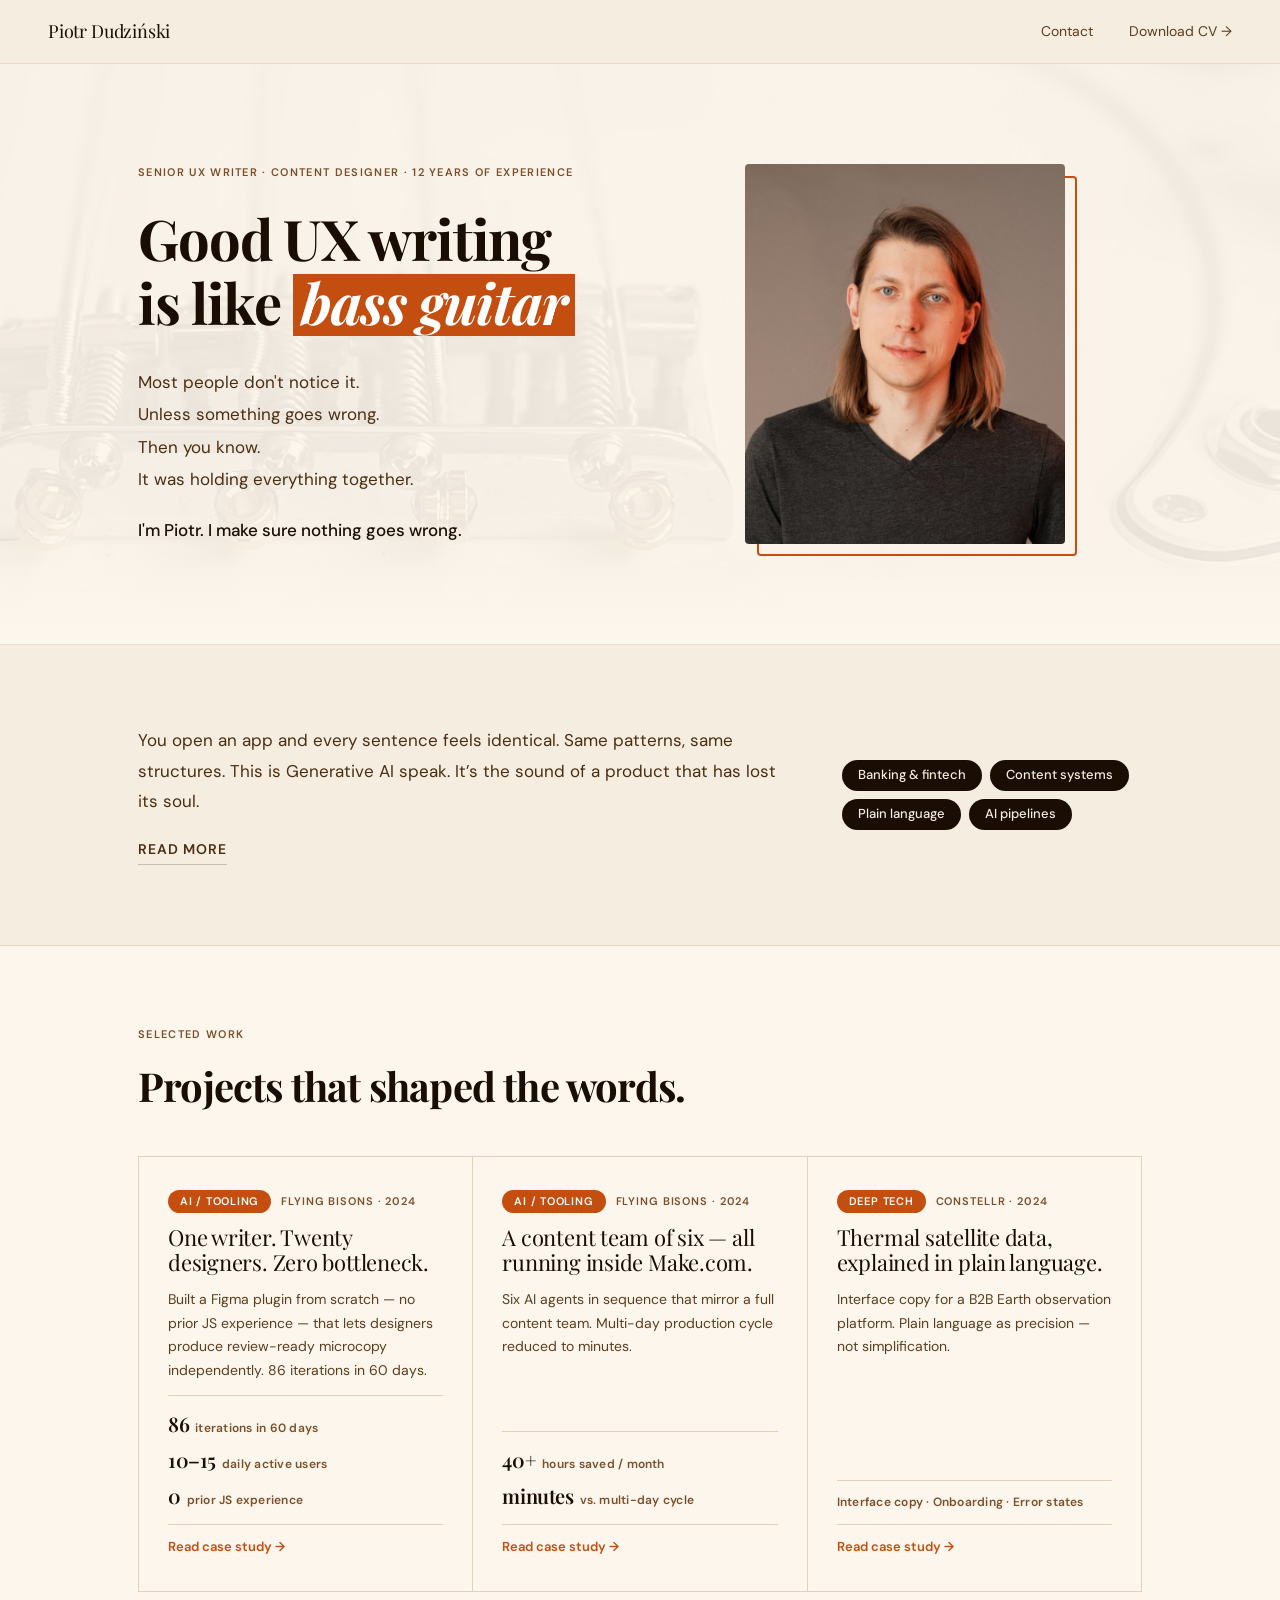
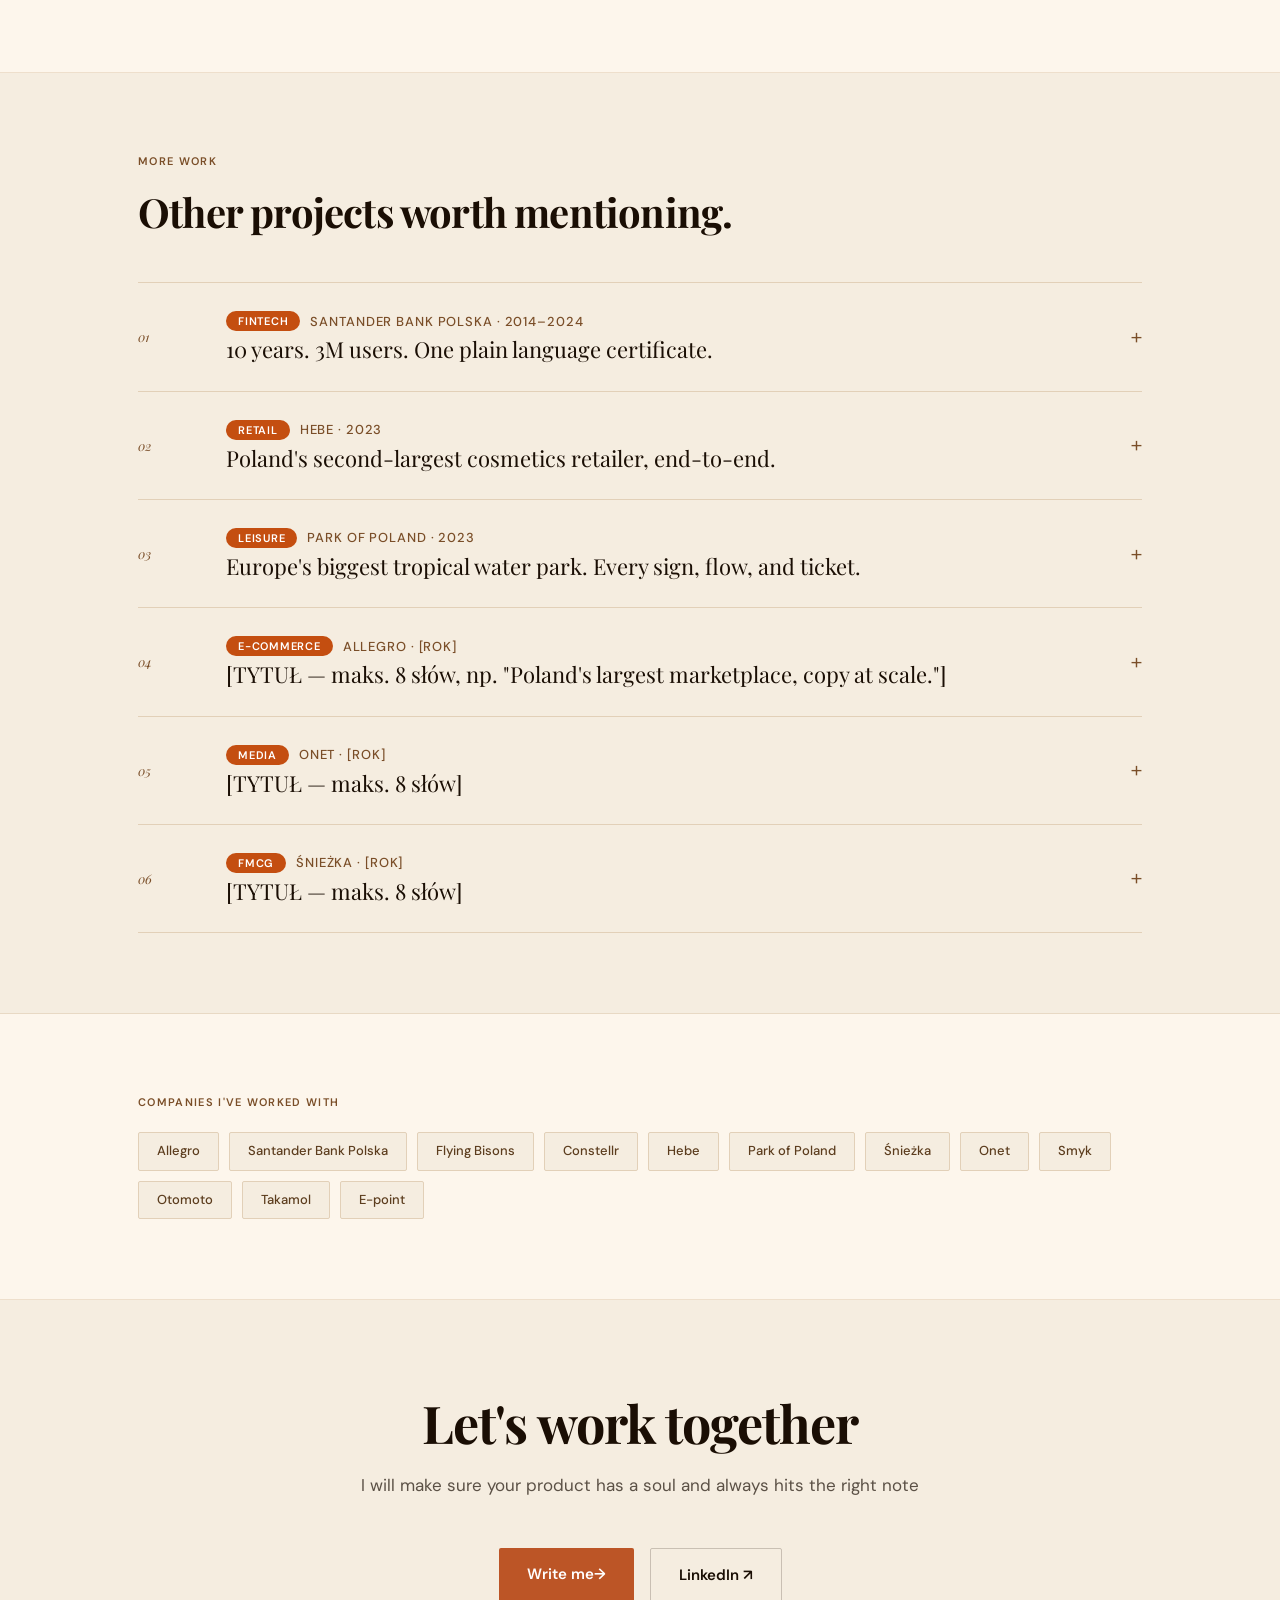
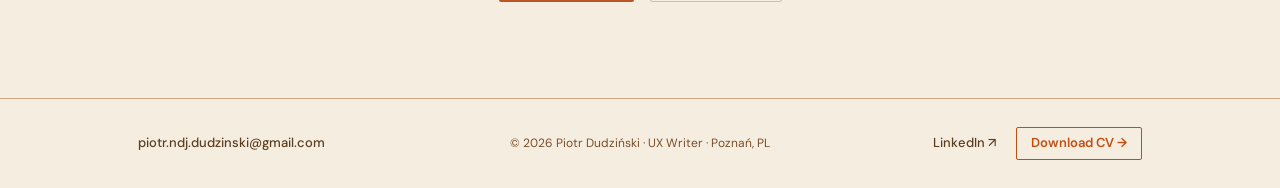
==== index.html @ 25fe27f9 "zmiana top paddingu dla mobile" ====
<!DOCTYPE html>
<html lang="en">
<head>
  <meta charset="UTF-8">
  <meta name="viewport" content="width=device-width, initial-scale=1.0">
  <meta name="description" content="Piotr Dudziński — Senior UX Writer &amp; Content Designer. 12 years of experience in digital products, banking, and AI-powered content systems.">
  <title>Piotr Dudziński — UX Writer</title>
  <link rel="preconnect" href="https://fonts.googleapis.com">
  <link rel="preconnect" href="https://fonts.gstatic.com" crossorigin>
  <link href="https://fonts.googleapis.com/css2?family=DM+Sans:opsz,wght@9..40,400;9..40,500;9..40,600&family=Playfair+Display:ital,wght@0,700;1,700&display=swap" rel="stylesheet">

  <!-- ZMIEŃ STATUS TUTAJ: available | soon | unavailable -->
  <script>var AVAILABILITY_STATUS = 'available';</script>

  <style>

    /* === TOKENS === */
    :root {
      --bg:           #fdf6ec;
      --bg-alt:       #f5ede0;
      --ink:          #1a0e04;
      --ink-mid:      #4a2e12;
      --ink-soft:     #5c3d1e;
      --ink-muted:    #7a4e28;
      --border:       #c9a882;
      --border-light: #e2d0b8;
      --accent:       #c44e10;
      --accent-hover: #a33c0a;
      --serif:        'Playfair Display', Georgia, serif;
      --sans:         'DM Sans', Helvetica, sans-serif;
    }

    /* === RESET === */
    *, *::before, *::after { box-sizing: border-box; margin: 0; padding: 0; }
    html { scroll-behavior: smooth; }
    body {
      background: var(--bg);
      color: var(--ink);
      font-family: var(--sans);
      font-size: 16px;
      line-height: 1.6;
      -webkit-font-smoothing: antialiased;
    }
    a { color: inherit; text-decoration: none; }
    img { display: block; max-width: 100%; }

    /* === NAV === */
    nav {
      position: sticky;
      top: 0;
      z-index: 100;
      background: var(--bg-alt);
      border-bottom: 1px solid rgba(201,168,130,0.3);
      display: flex;
      justify-content: space-between;
      align-items: center;
      padding: 0 48px;
      height: 64px;
    }
    .nav-logo {
      font-family: var(--serif);
      font-size: 18px;
      color: var(--ink);
      letter-spacing: -0.01em;
    }
    .nav-links {
      display: flex;
      gap: 36px;
      align-items: center;
    }
    .nav-links a {
      font-size: 14px;
      font-weight: 400;
      color: #5c3d1e;
      text-decoration: none;
      position: relative;
      transition: color 0.15s;
    }
    .nav-links a::after {
      content: '';
      position: absolute;
      bottom: -2px;
      left: 0;
      width: 0;
      height: 1.5px;
      background: #1a0e04;
      transition: width 0.2s ease;
    }
    .nav-links a:hover {
      color: #1a0e04;
      font-weight: 600;
    }
    .nav-links a:hover::after {
      width: 100%;
    }
    .nav-links a.active { border-bottom: 2px solid var(--accent); color: var(--ink); }
    .btn-cv {
      font-size: 14px;
      font-weight: 400;
      color: #5c3d1e;
      border: none;
      background: transparent;
      padding: 0;
      text-decoration: none;
      position: relative;
      transition: color 0.15s;
    }
    .btn-cv::after {
      content: '';
      position: absolute;
      bottom: -2px;
      left: 0;
      width: 0;
      height: 1.5px;
      background: #c44e10;
      transition: width 0.2s ease;
    }
    .btn-cv:hover {
      color: #c44e10;
      font-weight: 600;
      background: transparent;
    }
    .btn-cv:hover::after {
      width: 100%;
    }

    /* === AVAILABILITY BADGE === */
    .avail-badge {
      display: inline-flex;
      align-items: center;
      gap: 7px;
      border-radius: 20px;
      padding: 4px 12px;
      font-size: 12px;
      font-weight: 600;
      white-space: nowrap;
      line-height: 1;
    }
    .avail-dot {
      width: 7px;
      height: 7px;
      border-radius: 50%;
      flex-shrink: 0;
    }
    .avail-badge.available  { background: #eaf3de; color: #3B6D11; border: 1px solid #C0DD97; }
    .avail-badge.available .avail-dot { background: #639922; animation: pulse-avail 2s infinite; }
    @keyframes pulse-avail {
      0%   { box-shadow: 0 0 0 0 rgba(99,153,34,0.55); }
      70%  { box-shadow: 0 0 0 5px rgba(99,153,34,0); }
      100% { box-shadow: 0 0 0 0 rgba(99,153,34,0); }
    }
    .avail-badge.soon       { background: #FAEEDA; color: #854F0B; border: 1px solid #FAC775; }
    .avail-badge.soon .avail-dot { background: #BA7517; }
    .avail-badge.unavailable { background: #F1EFE8; color: #5F5E5A; border: 1px solid #D3D1C7; }
    .avail-badge.unavailable .avail-dot { background: #888780; }

    /* === SECTION SHARED === */
    .section-inner {
      max-width: 1100px;
      margin: 0 auto;
      padding: 80px 48px;
    }
    .eyebrow {
      font-family: var(--sans);
      font-size: 11px;
      font-weight: 600;
      letter-spacing: 0.12em;
      text-transform: uppercase;
      color: var(--ink-muted);
      margin-bottom: 20px;
    }
    .section-title {
      font-family: var(--serif);
      font-size: 40px;
      line-height: 1.1;
      letter-spacing: -0.02em;
      color: var(--ink);
      margin-bottom: 48px;
    }

    /* === HERO === */
    #hero {
      position: relative;
      border-bottom: 1px solid rgba(201,168,130,0.3);
      overflow: hidden;
    }
    .hero-bg {
      position: absolute;
      inset: 0;
      background-image: url('images/bass-guitar.jpg');
      background-size: cover;
      background-position: center;
      z-index: 0;
    }
    .hero-overlay {
      position: absolute;
      inset: 0;
      background: rgba(253,246,236,0.92);
      z-index: 1;
    }
    .hero-inner {
      max-width: 1100px;
      margin: 0 auto;
      padding: 100px 48px 88px;
      display: grid;
      grid-template-columns: 1fr 1fr;
      gap: 80px;
      align-items: center;
      position: relative;
      z-index: 15;
      
    }
    .hero-right {
      display: flex;
      justify-content: center;
    }
  .hero-photo-wrap {
  position: relative;
  width: 320px;
  height: 380px;
  flex-shrink: 0;
  overflow: visible;
  margin-bottom: 12px;
  margin-right: 12px;
}
.hero-photo-accent {
  position: absolute;
  bottom: -12px;
  right: -12px;
  width: 320px;
  height: 380px;
  border: 2px solid var(--accent);
  border-radius: 4px;
  z-index: 0;
}
    .hero-photo {
      position: absolute;
      top: 0;
      left: 0;
      z-index: 1;
      width: 100%;
      height: 100%;
      object-fit: cover;
      object-position: center top;
      border-radius: 4px;
      display: block;
    }
    .hero-eyebrow {
      font-family: var(--sans);
      font-size: 11px;
      font-weight: 600;
      letter-spacing: 0.12em;
      text-transform: uppercase;
      color: var(--ink-muted);
      margin-bottom: 28px;
    }
    .hero-tagline {
      font-family: var(--serif);
      font-size: 56px;
      line-height: 1;
      letter-spacing: -0.02em;
      color: var(--ink);
    }
    .hero-tagline em {
  font-style: italic;
  background: var(--accent);
  color: #fff;
  padding: 0 8px 6px;
  display: inline-block;
  margin-top: 8px;
}
    .hero-sub {
      font-size: 17px;
      line-height: 1.8;
      color: var(--ink-mid);
      padding-bottom: 8px;
    }
    .hero-sub p { margin-bottom: 2px; }
    .hero-sub p:last-child {
      color: var(--ink);
      font-weight: 500;
      margin-top: 20px;
    }

.hero-transition-overlay {
  position: absolute;
  bottom: 0;
  left: 0;
  width: 100%;
  height: 80px; /* Znacznie niższa linia - tylko na samym dole */
  background: linear-gradient(
    to bottom,
    rgba(253, 246, 236, 0) 0%,      /* Całkowicie przezroczyste na górze nakładki */
    rgba(253, 246, 236, 0.4) 30%,   /* Bardzo delikatne wejście */
    rgba(253, 246, 236, 1) 100%     /* Pełny kolor dopiero na samej krawędzi */
  );
  pointer-events: none;
  z-index: 5;
  /* Opcjonalnie: dodaj to poniżej dla efektu mgiełki, o który pytałeś */
  backdrop-filter: blur(4px); 
}

    /* === BIO === */
    #bio {
      background: var(--bg-alt);
      border-bottom: 1px solid rgba(201,168,130,0.3);
    }
    .bio-grid {
      display: grid;
      grid-template-columns: 1fr 300px;
      gap: 64px;
      align-items: center;
    }
    .bio-text {
      font-size: 17px;
      line-height: 1.8;
      color: var(--ink-mid);
    }
    .bio-tags {
      display: flex;
      flex-direction: row;
      flex-wrap: wrap;
      gap: 8px;
    }
    .bio-tag {
      display: inline-block;
      background: #1a0e04;
      color: #f5ede0;
      border-radius: 20px;
      padding: 5px 16px;
      font-family: var(--sans);
      font-size: 13px;
      font-weight: 500;
      border: none;
    }

/* Stylizacja rozwijanego Bio */
.bio-details {
  margin-top: 1rem;
}

.bio-details summary {
  list-style: none; /* Ukrywa domyślną strzałkę */
  display: inline-block;
  cursor: pointer;
  font-weight: 600;
  font-size: 14px;
  text-transform: uppercase;
  letter-spacing: 1px;
  color: var(--ink-mid);
  border-bottom: 1px solid rgba(0,0,0,0.2);
  padding-bottom: 2px;
  transition: all 0.2s ease;
}

.bio-details summary:hover {
  color: var(--ink-dark);
  border-bottom-color: var(--ink-dark);
}

/* Chowa napis "Read more" po kliknięciu */
.bio-details[open] summary {
  display: none;
}

.bio-expanded {
  animation: fadeIn 0.5s ease-out;
}

.bio-expanded p {
  margin-top: 1.5rem;
}

@keyframes fadeIn {
  from { opacity: 0; transform: translateY(-5px); }
  to { opacity: 1; transform: translateY(0); }
}




    /* === LEVEL 1 TAG === */
    .tag-l1 {
      display: inline-flex;
      align-items: center;
      background: #c44e10;
      color: #fff;
      border-radius: 20px;
      padding: 3px 12px;
      font-family: var(--sans);
      font-size: 11px;
      font-weight: 600;
      letter-spacing: 0.07em;
      text-transform: uppercase;
      border: none;
    }
    .work-card-meta {
      display: flex;
      align-items: center;
      gap: 10px;
      flex-wrap: wrap;
    }

    /* === SELECTED WORK === */
    #work {
      background: var(--bg);
      border-bottom: 1px solid rgba(201,168,130,0.3);
    }
    .work-grid {
      display: grid;
      grid-template-columns: repeat(3, 1fr);
      gap: 1px;
      background: var(--border-light);
      border: 1px solid var(--border-light);
    }
    .work-card {
      background: var(--bg);
      padding: 32px 28px;
      display: flex;
      flex-direction: column;
      gap: 12px;
      border: 1.5px solid transparent;
      transition: border-color 0.2s;
      text-decoration: none;
      color: inherit;
    }
    .work-card:hover { border-color: var(--accent); }
    .work-card-meta-text {
      font-size: 11px;
      font-weight: 600;
      letter-spacing: 0.08em;
      text-transform: uppercase;
      color: var(--ink-muted);
    }
    .work-card-title {
      font-family: var(--serif);
      font-size: 22px;
      line-height: 1.15;
      letter-spacing: -0.01em;
      color: var(--ink);
    }
    .work-card-desc {
      font-size: 14px;
      line-height: 1.7;
      color: var(--ink-soft);
      flex: 1;
    }
    .work-card-stats {
      display: flex;
      flex-direction: column;
      gap: 4px;
    }
    .work-card-stat {
      font-size: 12px;
      font-weight: 600;
      color: var(--ink-muted);
      letter-spacing: 0.02em;
    }
    .work-card-stat span {
      font-family: var(--serif);
      font-size: 20px;
      color: var(--ink);
      margin-right: 6px;
      letter-spacing: -0.02em;
    }
    .work-divider {
      height: 1px;
      background: var(--border-light);
    }
    .work-card-cta {
      font-size: 13px;
      font-weight: 600;
      color: var(--accent);
      display: inline-flex;
      align-items: center;
      gap: 4px;
      transition: gap 0.15s;
    }
    .work-card:hover .work-card-cta { gap: 8px; }

    /* === MORE WORK (ACCORDIONS) === */
    #more-work {
      background: var(--bg-alt);
      border-bottom: 1px solid rgba(201,168,130,0.3);
    }
    .accordion-list {
      display: flex;
      flex-direction: column;
    }
    .accordion-item {
      border-bottom: 1px solid var(--border-light);
    }
    .accordion-item:first-child {
      border-top: 1px solid var(--border-light);
    }
    .accordion-trigger {
      display: grid;
      grid-template-columns: 56px 1fr auto;
      gap: 0 32px;
      align-items: center;
      padding: 28px 0;
      width: 100%;
      background: transparent;
      border: none;
      cursor: pointer;
      text-align: left;
      font-family: var(--sans);
      color: var(--ink);
    }
    .accordion-trigger:hover .accordion-title { color: var(--ink-soft); }
    .accordion-num {
      font-family: var(--serif);
      font-style: italic;
      font-size: 13px;
      color: var(--ink-muted);
    }
    .accordion-head-meta {
      display: flex;
      align-items: center;
      gap: 10px;
      margin-bottom: 6px;
      font-size: 11px;
      font-weight: 600;
      letter-spacing: 0.08em;
      text-transform: uppercase;
      color: var(--ink-muted);
    }
    .accordion-title {
      font-family: var(--serif);
      font-size: 22px;
      line-height: 1.15;
      color: var(--ink);
      transition: color 0.15s;
    }
    .accordion-icon {
      font-size: 22px;
      color: var(--ink-muted);
      line-height: 1;
      transition: transform 0.25s ease;
      flex-shrink: 0;
      font-weight: 300;
    }
    .accordion-item.open .accordion-icon { transform: rotate(45deg); }
    .accordion-tag {
      display: inline-flex;
      align-items: center;
      border-radius: 20px;
      padding: 3px 12px;
      font-family: var(--sans);
      font-size: 11px;
      font-weight: 600;
      letter-spacing: 0.07em;
      text-transform: uppercase;
      background: #c44e10;
      color: #fff;
      border: none;
      flex-shrink: 0;
    }
    .accordion-meta-text {
      font-size: 13px;
      font-weight: 500;
      color: var(--ink-muted);
    }
    .accordion-body {
      display: grid;
      grid-template-rows: 0fr;
      transition: grid-template-rows 0.3s ease;
      padding-left: 88px;
    }
    .accordion-item.open .accordion-body { grid-template-rows: 1fr; }
    .accordion-body-inner { overflow: hidden; }
    .accordion-content {
      display: grid;
      grid-template-columns: 1fr 260px;
      gap: 48px;
      padding-bottom: 36px;
    }
    .accordion-desc {
      font-size: 15px;
      line-height: 1.8;
      color: var(--ink-soft);
    }
    .accordion-desc p { margin-bottom: 16px; }
    .accordion-desc p:last-child { margin-bottom: 0; }
    .accordion-aside-label {
      font-size: 10px;
      font-weight: 600;
      letter-spacing: 0.1em;
      text-transform: uppercase;
      color: var(--ink-muted);
      margin-bottom: 8px;
      margin-top: 20px;
    }
    .accordion-aside-label:first-child { margin-top: 0; }
    .accordion-aside-text {
      font-size: 14px;
      color: var(--ink-soft);
      line-height: 1.5;
    }
    .aside-tags {
      display: flex;
      flex-wrap: wrap;
      gap: 6px;
    }
    .aside-tag {
      display: inline-block;
      background: transparent;
      color: #5c3d1e;
      border: 1.5px solid #c9a882;
      border-radius: 20px;
      padding: 3px 12px;
      font-family: var(--sans);
      font-size: 12px;
      font-weight: 500;
    }

    /* === CLIENTS === */
    #clients {
      background: var(--bg);
      border-bottom: 1px solid rgba(201,168,130,0.3);
    }
    .clients-grid {
      display: flex;
      flex-wrap: wrap;
      gap: 10px;
    }
    .client-pill {
      font-size: 13px;
      font-weight: 500;
      color: var(--ink-soft);
      border: 1px solid var(--border-light);
      border-radius: 2px;
      padding: 8px 18px;
      background: var(--bg-alt);
    }

    /* === CONTACT / CTA - WERSJA CIEPŁY BEŻ === */
  #contact {
    background: #F5EDE0; /* Ciepły beż z Twojej grafiki */
  }
  .contact-inner {
    max-width: 1100px;
    margin: 0 auto;
    padding: 96px 48px;
    text-align: center;
  }
  .contact-title {
    font-family: var(--serif);
    font-size: 52px;
    line-height: 1.05;
    letter-spacing: -0.02em;
    color: var(--ink); /* Zmienione z białego na ciemny brąz */
    margin-bottom: 20px;
  }
  .contact-sub {
    font-size: 17px;
    color: rgba(26, 14, 4, 0.7); /* Ciemny tekst z lekką przezroczystością */
    margin-bottom: 48px;
    line-height: 1.7;
  }
  .contact-btns {
    display: flex;
    gap: 16px;
    justify-content: center;
    flex-wrap: wrap;
  }
  
  /* Przycisk główny (Brązowy) */
  .btn-email {
    font-size: 15px;
    font-weight: 600;
    color: #fff;
    background: #BC5526; /* Odcień terra cotta / brązu z grafiki */
    padding: 14px 28px;
    border-radius: 2px;
    transition: opacity 0.15s;
    text-decoration: none;
  }
  .btn-email:hover { 
    opacity: 0.9; 
  }

  /* Przycisk wtórny (Obramowany) */
  .btn-linkedin {
    font-size: 15px;
    font-weight: 600;
    color: var(--ink);
    border: 1.5px solid rgba(26, 14, 4, 0.2); /* Delikatne ciemne obramowanie */
    padding: 14px 28px;
    border-radius: 2px;
    transition: all 0.15s;
    text-decoration: none;
  }
  .btn-linkedin:hover { 
    border-color: var(--ink); 
    background: rgba(0,0,0,0.02); 
  }

    /* === FOOTER === */
    footer {
      background: var(--bg-alt);
      border-top: 1.5px solid var(--border);
    }
    .footer-inner {
      max-width: 1100px;
      margin: 0 auto;
      padding: 28px 48px;
      display: grid;
      grid-template-columns: 1fr auto 1fr;
      align-items: center;
      gap: 24px;
    }
    .footer-email {
      font-size: 13px;
      font-weight: 500;
      color: var(--ink-soft);
      transition: color 0.15s;
    }
    .footer-email:hover { color: var(--ink); }
    .footer-center {
      font-size: 12px;
      color: var(--ink-muted);
      text-align: center;
      white-space: nowrap;
    }
    .footer-right {
      display: flex;
      gap: 20px;
      justify-content: flex-end;
      align-items: center;
    }
    .footer-linkedin {
      font-size: 13px;
      font-weight: 500;
      color: var(--ink-soft);
      transition: color 0.15s;
    }
    .footer-linkedin:hover { color: var(--ink); }
    .footer-cv {
      font-size: 13px;
      font-weight: 600;
      color: var(--accent);
      border: 1.5px solid var(--accent);
      padding: 5px 14px;
      border-radius: 2px;
      transition: background 0.15s, color 0.15s;
    }
    .footer-cv:hover { background: var(--accent); color: #fff; }

    .hero-cta-mobile { 
  display: none; 
}

    /* === MOBILE RESPONSIVE === */
    @media (max-width: 768px) {
      nav { height: auto; padding: 16px 24px; flex-wrap: wrap; gap: 12px; }
      .nav-logo { font-size: 16px; }
      .nav-links { flex-wrap: wrap; gap: 16px; width: 100%; }
      .btn-cv { font-size: 12px; padding: 5px 12px; }
      .avail-badge { font-size: 11px; padding: 3px 10px; }
      .hero-inner { grid-template-columns: 1fr; gap: 40px; padding: 20px 24px 24px; }
      .hero-right { order: -1; }
      .hero-photo-wrap { width: 200px; height: 240px; }
      .hero-photo-accent { width: 200px; height: 240px; bottom: -8px; right: -8px; }
      .hero-photo { width: 200px; height: 240px; }
      .hero-tagline { font-size: 36px; }

.hero-eyebrow {
  font-size: 11px;
  line-height: 1.6;
  text-align: center; /* Wyśrodkowanie przy dwóch liniach wygląda profesjonalnie */
  max-width: 90%;     /* Dajmy mu margines boczny */
  margin-left: auto;
  margin-right: auto;
  display: block;
}

/* Zapobiegamy łamaniu wewnątrz konkretnych nazw */
.hero-eyebrow span {
  white-space: nowrap;
}

      .hero-sub { font-size: 15px; }
      .section-inner { padding: 56px 24px; }
      .bio-grid { grid-template-columns: 1fr; gap: 32px; }
      .bio-tags { flex-direction: row; flex-wrap: wrap; }
      .work-grid { grid-template-columns: 1fr; }
      .work-card { padding: 28px 20px; }
      .section-title { font-size: 28px; margin-bottom: 32px; }
      .accordion-trigger { grid-template-columns: 40px 1fr auto; gap: 0 16px; padding: 20px 0; }
      .accordion-body { padding-left: 56px; }
      .accordion-content { grid-template-columns: 1fr; gap: 24px; }
      .accordion-title { font-size: 18px; }
      .contact-inner { padding: 64px 24px; }
      .contact-title { font-size: 36px; }
      .contact-sub { font-size: 15px; }
      .contact-btns { flex-direction: column; align-items: center; }
      .btn-email, .btn-linkedin { width: 100%; max-width: 320px; text-align: center; }
      .footer-inner { grid-template-columns: 1fr; gap: 16px; padding: 24px; }
      .footer-center { text-align: left; }
      .footer-right { justify-content: flex-start; }

      /* Ukryte na desktopie */
  nav, header { display: none !important; }
  .hero-cta-mobile {
    display: flex;
    flex-direction: column;
    gap: 12px;
    margin-top: 32px;
    width: 100%;
  }

  .hero-cta-mobile a {
    padding: 16px;
    border-radius: 8px;
    font-family: var(--sans);
    font-weight: 600;
    text-align: center;
    text-decoration: none;
  }

  .btn-primary {
    background: var(--accent); /* Ten pomarańczowy/brązowy z gitary */
    color: white !important;
  }

  .btn-secondary {
    border: 1px solid var(--ink-muted);
    color: var(--ink);
  }
}
  

  </style>
</head>
<body>

<!-- === NAV === -->
<nav>
  <a href="index.html" class="nav-logo">Piotr Dudziński</a>
  <div class="nav-links">
    <a href="#contact">Contact</a>
    <a href="cv-piotr-dudzinski.pdf" class="btn-cv" target="_blank" rel="noopener">Download CV →</a>
  </div>
</nav>


<!-- === HERO === -->
<section id="hero">
  <div class="hero-bg"></div>
  <div class="hero-overlay"></div>
  <div class="hero-inner">
    <div class="hero-left">
      <p class="hero-eyebrow">
  <span>SENIOR UX WRITER</span> · 
  <span>CONTENT DESIGNER</span> · 
  <span>12 YEARS OF EXPERIENCE</span>
</p>
      <h1 class="hero-tagline">
        Good UX writing<br>
        is like <em>bass guitar</em>
      </h1>
      <div class="hero-sub"><br>
        <p>Most people don't notice it.</p>
        <p>Unless something goes wrong.</p>
        <p>Then you know.</p>
        <p>It was holding everything together.</p>
        <p>I'm Piotr. I make sure nothing goes wrong.</p>
      </div>
      <div class="hero-cta-mobile">
    <a href="#work" class="btn-primary">View projects</a>
    <a href="#contact" class="btn-secondary">Get in touch</a>
  </div>
    </div>
    <div class="hero-right">
      <div class="hero-photo-wrap">
        <div class="hero-photo-accent"></div>
        <img class="hero-photo" src="images/piotr.jpg" alt="Piotr Dudziński — Senior UX Writer">
      </div>
    </div>
  </div>

<div class="hero-transition-overlay"></div>

</section>

<!-- === BIO === -->
<section id="bio"> <!-- TO JEST KLUCZOWE ID -->
  <div class="section-inner">
    <div class="bio-grid">
      
      <div class="bio-text">
        <!-- Ten akapit musi się wypełnić treścią BIO_HOOK -->
        <p data-content="BIO_HOOK"></p>

        <!-- To się rozwija -->
        <details class="bio-details">
          <summary>Read more</summary>
          <div class="bio-expanded">
            <!-- Ten akapit musi się wypełnić treścią BIO_BODY -->
            <p data-content="BIO_BODY"></p>
            <p class="bio-footer">
              <!-- To się wypełni treścią BIO_FOOTER -->
              <strong data-content="BIO_FOOTER"></strong>
            </p>
          </div>
        </details>
      </div>

      <!-- Tagi (prawa kolumna) -->
      <div class="bio-tags" data-content="BIO_TAGS"></div>
      
    </div>
  </div>
</section>

<!-- === SELECTED WORK === -->
<section id="work">
  <div class="section-inner">
    <p class="eyebrow">Selected Work</p>
    <h2 class="section-title">Projects that shaped the words.</h2>

    <div class="work-grid">

      <a href="case-study-figma.html" class="work-card">
        <div class="work-card-meta"><span class="tag-l1">AI / Tooling</span><span class="work-card-meta-text">Flying Bisons · 2024</span></div>
        <div class="work-card-title">One writer. Twenty designers. Zero bottleneck.</div>
        <div class="work-card-desc">Built a Figma plugin from scratch — no prior JS experience — that lets designers produce review-ready microcopy independently. 86 iterations in 60 days.</div>
        <div class="work-divider"></div>
        <div class="work-card-stats">
          <div class="work-card-stat"><span>86</span>iterations in 60 days</div>
          <div class="work-card-stat"><span>10–15</span>daily active users</div>
          <div class="work-card-stat"><span>0</span>prior JS experience</div>
        </div>
        <div class="work-divider"></div>
        <div class="work-card-cta">Read case study →</div>
      </a>

      <a href="case-study-ai.html" class="work-card">
        <div class="work-card-meta"><span class="tag-l1">AI / Tooling</span><span class="work-card-meta-text">Flying Bisons · 2024</span></div>
        <div class="work-card-title">A content team of six — all running inside Make.com.</div>
        <div class="work-card-desc">Six AI agents in sequence that mirror a full content team. Multi-day production cycle reduced to minutes.</div>
        <div class="work-divider"></div>
        <div class="work-card-stats">
          <div class="work-card-stat"><span>40+</span>hours saved / month</div>
          <div class="work-card-stat"><span>minutes</span>vs. multi-day cycle</div>
        </div>
        <div class="work-divider"></div>
        <div class="work-card-cta">Read case study →</div>
      </a>

      <a href="case-study-constellr.html" class="work-card">
        <div class="work-card-meta"><span class="tag-l1">Deep Tech</span><span class="work-card-meta-text">Constellr · 2024</span></div>
        <div class="work-card-title">Thermal satellite data, explained in plain language.</div>
        <div class="work-card-desc">Interface copy for a B2B Earth observation platform. Plain language as precision — not simplification.</div>
        <div class="work-divider"></div>
        <div class="work-card-stats">
          <div class="work-card-stat">Interface copy · Onboarding · Error states</div>
        </div>
        <div class="work-divider"></div>
        <div class="work-card-cta">Read case study →</div>
      </a>

    </div>
  </div>
</section>

<!-- === MORE WORK (ACCORDIONS) === -->
<section id="more-work">
  <div class="section-inner">
    <p class="eyebrow">More Work</p>
    <h2 class="section-title">Other projects worth mentioning.</h2>

    <div class="accordion-list">

      <div class="accordion-item" data-content-file="mini-santander.txt">
        <button class="accordion-trigger" onclick="toggleAccordion(this)">
          <span class="accordion-num">01</span>
          <div class="accordion-head">
            <div class="accordion-head-meta">
              <span class="accordion-tag" data-content="TAG"></span>
              <span class="accordion-meta-text" data-content="COMPANY_YEAR"></span>
            </div>
            <div class="accordion-title" data-content="TITLE"></div>
          </div>
          <span class="accordion-icon">+</span>
        </button>
        <div class="accordion-body">
          <div class="accordion-body-inner">
            <div class="accordion-content">
              <div class="accordion-desc" data-content="DESC"></div>
              <div class="accordion-aside" data-content="ASIDE"></div>
            </div>
          </div>
        </div>
      </div>

      <div class="accordion-item" data-content-file="mini-hebe.txt">
        <button class="accordion-trigger" onclick="toggleAccordion(this)">
          <span class="accordion-num">02</span>
          <div class="accordion-head">
            <div class="accordion-head-meta">
              <span class="accordion-tag" data-content="TAG"></span>
              <span class="accordion-meta-text" data-content="COMPANY_YEAR"></span>
            </div>
            <div class="accordion-title" data-content="TITLE"></div>
          </div>
          <span class="accordion-icon">+</span>
        </button>
        <div class="accordion-body">
          <div class="accordion-body-inner">
            <div class="accordion-content">
              <div class="accordion-desc" data-content="DESC"></div>
              <div class="accordion-aside" data-content="ASIDE"></div>
            </div>
          </div>
        </div>
      </div>

      <div class="accordion-item" data-content-file="mini-park-of-poland.txt">
        <button class="accordion-trigger" onclick="toggleAccordion(this)">
          <span class="accordion-num">03</span>
          <div class="accordion-head">
            <div class="accordion-head-meta">
              <span class="accordion-tag" data-content="TAG"></span>
              <span class="accordion-meta-text" data-content="COMPANY_YEAR"></span>
            </div>
            <div class="accordion-title" data-content="TITLE"></div>
          </div>
          <span class="accordion-icon">+</span>
        </button>
        <div class="accordion-body">
          <div class="accordion-body-inner">
            <div class="accordion-content">
              <div class="accordion-desc" data-content="DESC"></div>
              <div class="accordion-aside" data-content="ASIDE"></div>
            </div>
          </div>
        </div>
      </div>

      <div class="accordion-item" data-content-file="mini-allegro.txt">
        <button class="accordion-trigger" onclick="toggleAccordion(this)">
          <span class="accordion-num">04</span>
          <div class="accordion-head">
            <div class="accordion-head-meta">
              <span class="accordion-tag" data-content="TAG"></span>
              <span class="accordion-meta-text" data-content="COMPANY_YEAR"></span>
            </div>
            <div class="accordion-title" data-content="TITLE"></div>
          </div>
          <span class="accordion-icon">+</span>
        </button>
        <div class="accordion-body">
          <div class="accordion-body-inner">
            <div class="accordion-content">
              <div class="accordion-desc" data-content="DESC"></div>
              <div class="accordion-aside" data-content="ASIDE"></div>
            </div>
          </div>
        </div>
      </div>

      <div class="accordion-item" data-content-file="mini-onet.txt">
        <button class="accordion-trigger" onclick="toggleAccordion(this)">
          <span class="accordion-num">05</span>
          <div class="accordion-head">
            <div class="accordion-head-meta">
              <span class="accordion-tag" data-content="TAG"></span>
              <span class="accordion-meta-text" data-content="COMPANY_YEAR"></span>
            </div>
            <div class="accordion-title" data-content="TITLE"></div>
          </div>
          <span class="accordion-icon">+</span>
        </button>
        <div class="accordion-body">
          <div class="accordion-body-inner">
            <div class="accordion-content">
              <div class="accordion-desc" data-content="DESC"></div>
              <div class="accordion-aside" data-content="ASIDE"></div>
            </div>
          </div>
        </div>
      </div>

      <div class="accordion-item" data-content-file="mini-sniezka.txt">
        <button class="accordion-trigger" onclick="toggleAccordion(this)">
          <span class="accordion-num">06</span>
          <div class="accordion-head">
            <div class="accordion-head-meta">
              <span class="accordion-tag" data-content="TAG"></span>
              <span class="accordion-meta-text" data-content="COMPANY_YEAR"></span>
            </div>
            <div class="accordion-title" data-content="TITLE"></div>
          </div>
          <span class="accordion-icon">+</span>
        </button>
        <div class="accordion-body">
          <div class="accordion-body-inner">
            <div class="accordion-content">
              <div class="accordion-desc" data-content="DESC"></div>
              <div class="accordion-aside" data-content="ASIDE"></div>
            </div>
          </div>
        </div>
      </div>

    </div>
  </div>
</section>

<!-- === CLIENTS === -->
<section id="clients">
  <div class="section-inner">
    <p class="eyebrow">Companies I've worked with</p>
    <div class="clients-grid">
      <div class="client-pill">Allegro</div>
      <div class="client-pill">Santander Bank Polska</div>
      <div class="client-pill">Flying Bisons</div>
      <div class="client-pill">Constellr</div>
      <div class="client-pill">Hebe</div>
      <div class="client-pill">Park of Poland</div>
      <div class="client-pill">Śnieżka</div>
      <div class="client-pill">Onet</div>
      <div class="client-pill">Smyk</div>
      <div class="client-pill">Otomoto</div>
      <div class="client-pill">Takamol</div>
      <div class="client-pill">E-point</div>
    </div>
  </div>
</section>

<!-- === CONTACT / CTA === -->
<section id="contact">
  <div class="contact-inner">
    <h2 class="contact-title">Let's work together</h2>
    <p class="contact-sub">I will make sure your product has a soul and always hits the right note</p>
    <div class="contact-btns">
      <a href="mailto:piotr.ndj.dudzinski@gmail.com" class="btn-email">Write me→</a>
      <a href="https://www.linkedin.com/in/uxw-piotr-dudzinski/" target="_blank" rel="noopener" class="btn-linkedin">LinkedIn ↗</a>
    </div>
  </div>
</section>

<!-- === FOOTER === -->
<footer>
  <div class="footer-inner">
    <a href="mailto:piotr.ndj.dudzinski@gmail.com" class="footer-email">piotr.ndj.dudzinski@gmail.com</a>
    <span class="footer-center">© 2026 Piotr Dudziński · UX Writer · Poznań, PL</span>
    <div class="footer-right">
      <a href="https://www.linkedin.com/in/uxw-piotr-dudzinski/" target="_blank" rel="noopener" class="footer-linkedin">LinkedIn ↗</a>
      <a href="cv-piotr-dudzinski.pdf" target="_blank" rel="noopener" class="footer-cv">Download CV →</a>
    </div>
  </div>
</footer>

<!-- === JS: accordion (vanilla, <20 lines) === -->
<script>
  function toggleAccordion(btn) {
    var item = btn.closest('.accordion-item');
    var isOpen = item.classList.contains('open');
    document.querySelectorAll('.accordion-item.open').forEach(function(el) {
      el.classList.remove('open');
    });
    if (!isOpen) item.classList.add('open');
  }
</script>

<script src="content/parser.js"></script>
<script src="content/loader.js"></script>
</body>
</html>
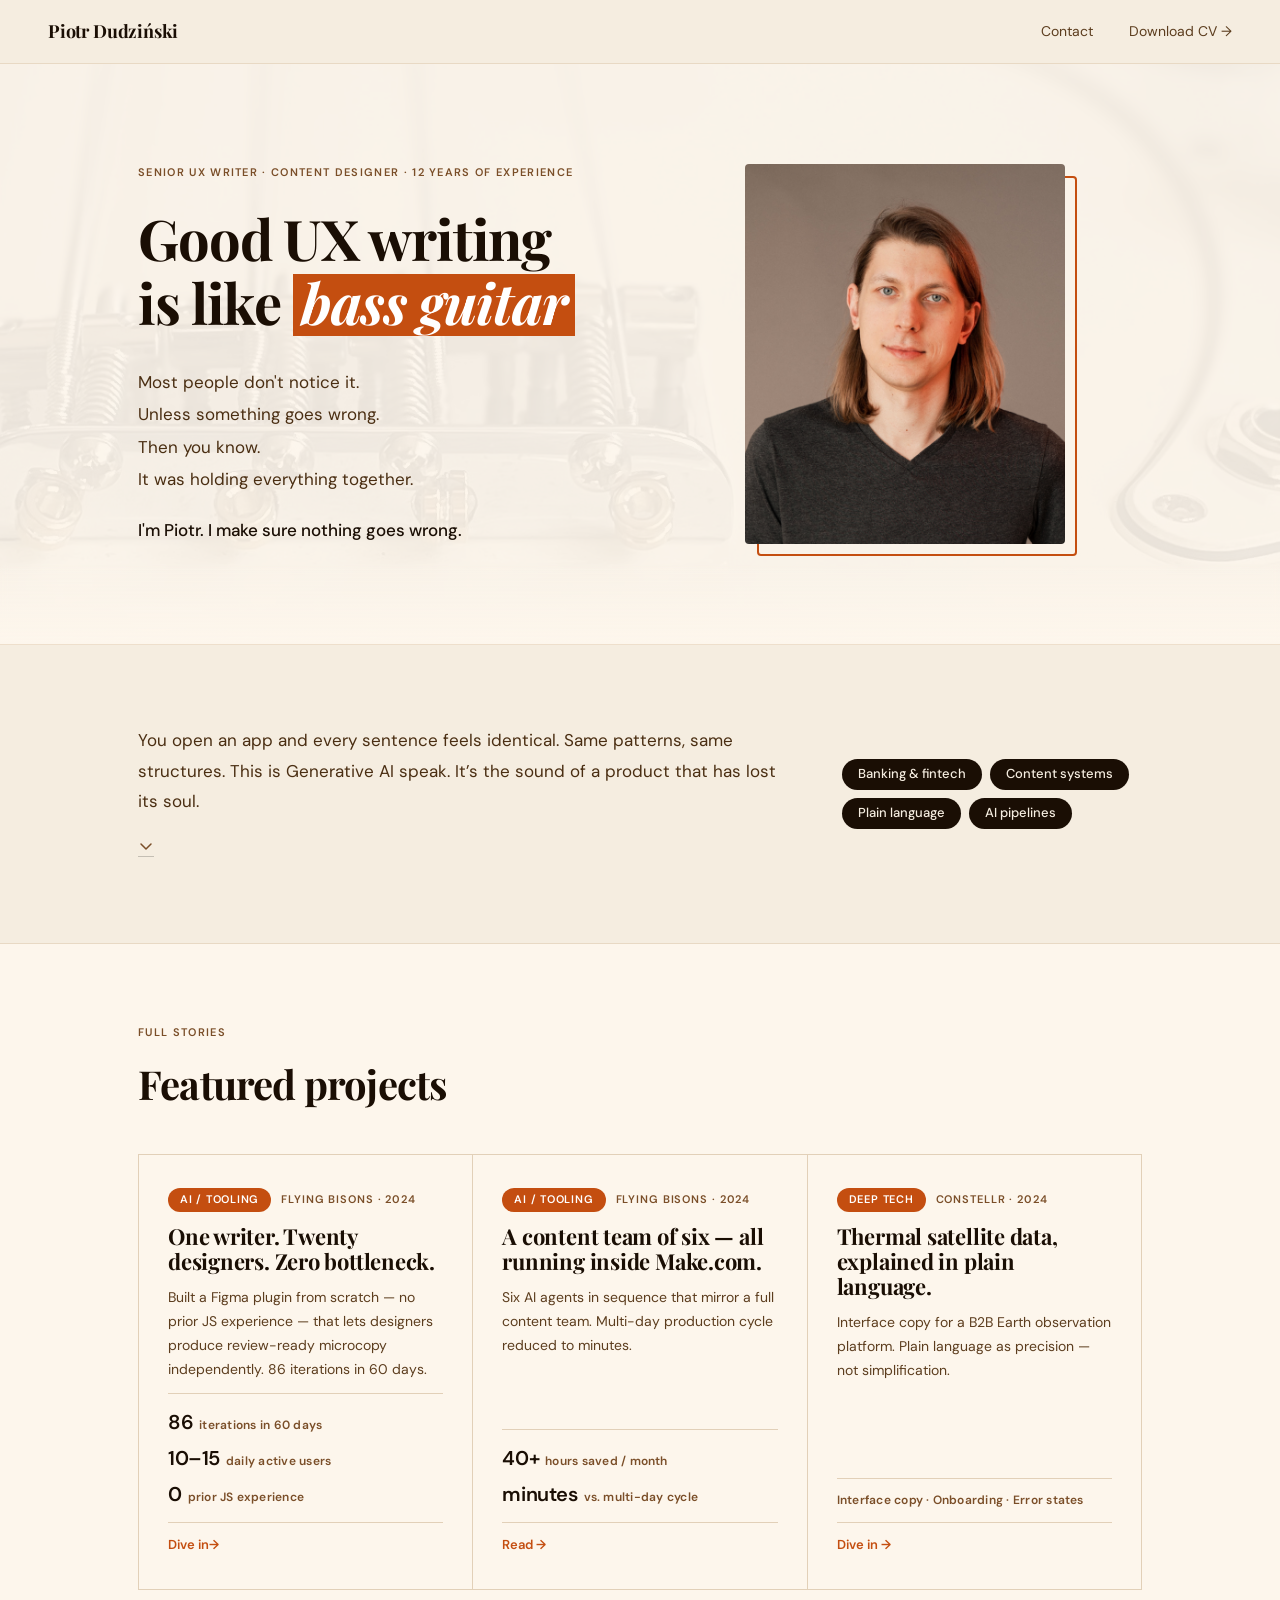
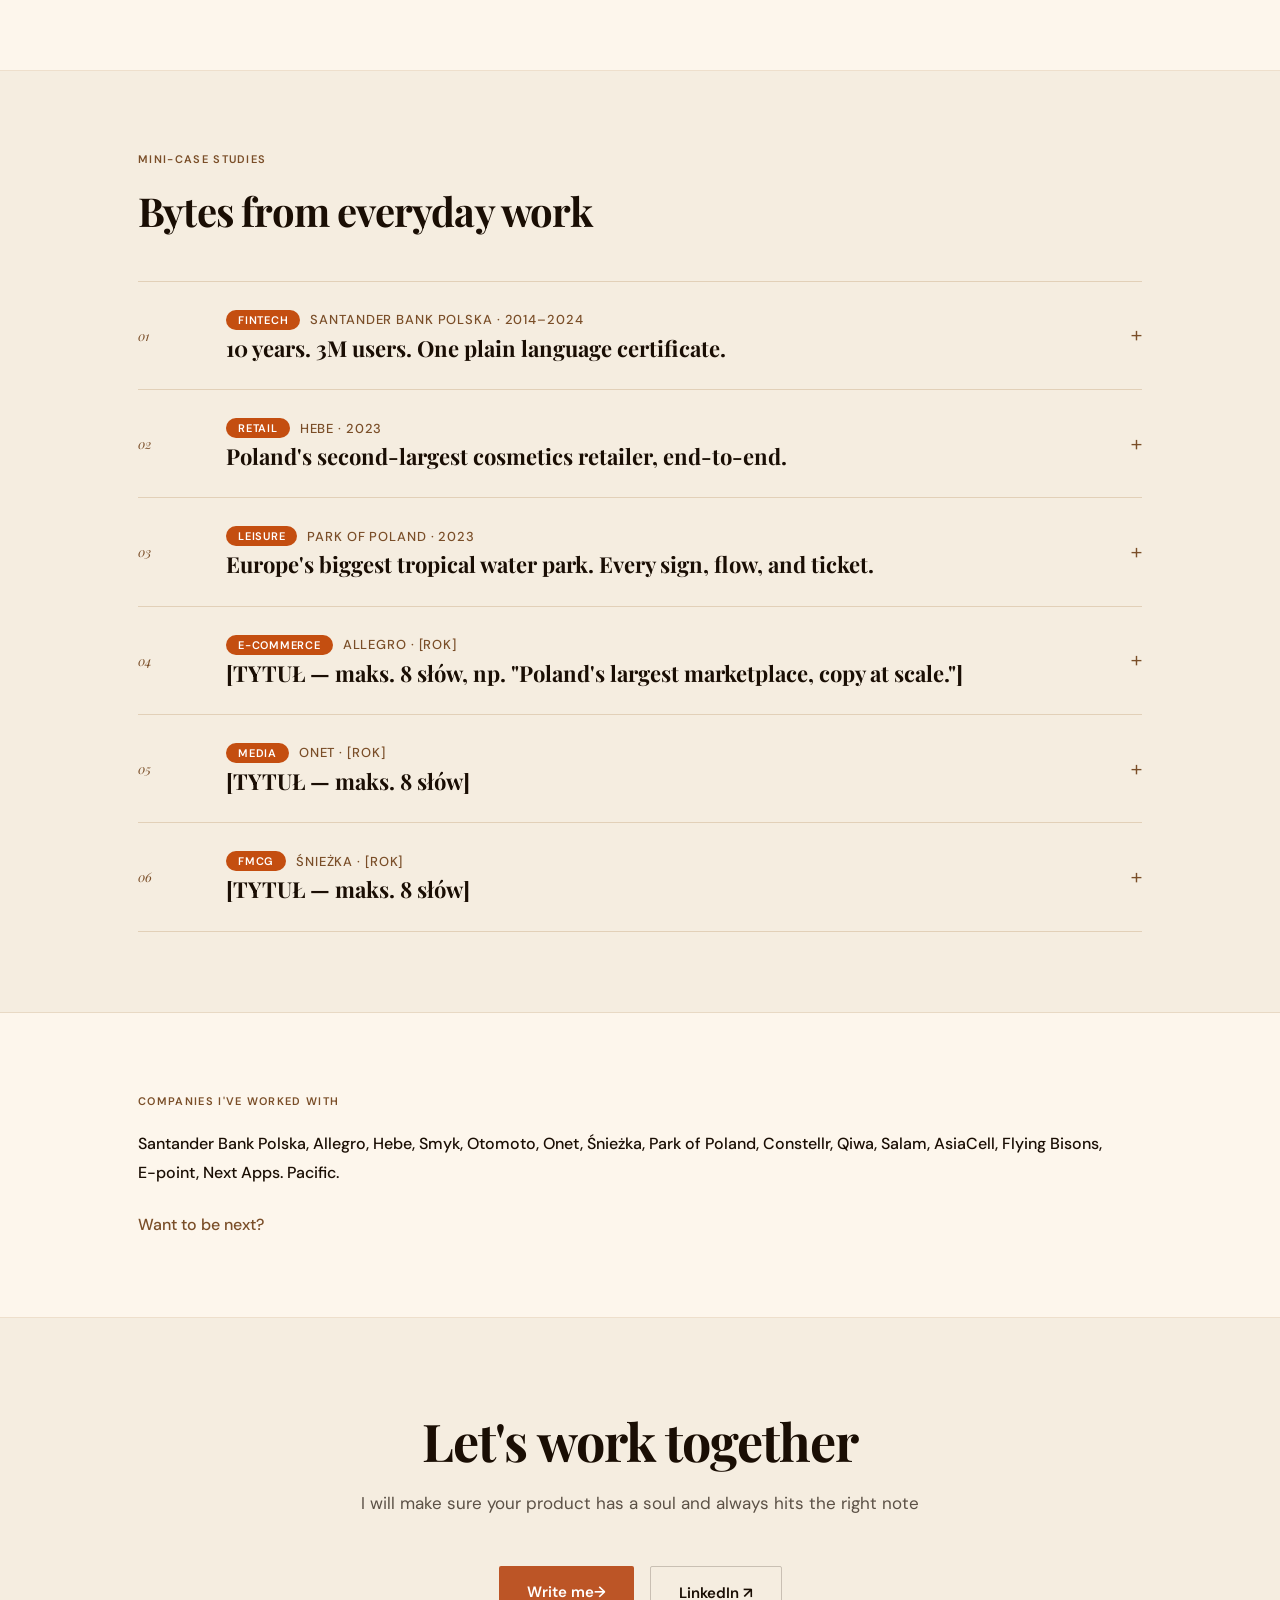
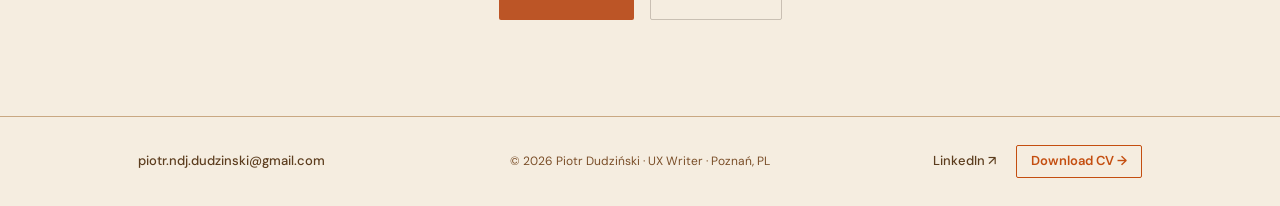
==== commit 109c4f66: "poprawki rozne" ====
--- a/index.html
+++ b/index.html
@@ -12,826 +12,7 @@
   <!-- ZMIEŃ STATUS TUTAJ: available | soon | unavailable -->
   <script>var AVAILABILITY_STATUS = 'available';</script>
 
-  <style>
-
-    /* === TOKENS === */
-    :root {
-      --bg:           #fdf6ec;
-      --bg-alt:       #f5ede0;
-      --ink:          #1a0e04;
-      --ink-mid:      #4a2e12;
-      --ink-soft:     #5c3d1e;
-      --ink-muted:    #7a4e28;
-      --border:       #c9a882;
-      --border-light: #e2d0b8;
-      --accent:       #c44e10;
-      --accent-hover: #a33c0a;
-      --serif:        'Playfair Display', Georgia, serif;
-      --sans:         'DM Sans', Helvetica, sans-serif;
-    }
-
-    /* === RESET === */
-    *, *::before, *::after { box-sizing: border-box; margin: 0; padding: 0; }
-    html { scroll-behavior: smooth; }
-    body {
-      background: var(--bg);
-      color: var(--ink);
-      font-family: var(--sans);
-      font-size: 16px;
-      line-height: 1.6;
-      -webkit-font-smoothing: antialiased;
-    }
-    a { color: inherit; text-decoration: none; }
-    img { display: block; max-width: 100%; }
-
-    /* === NAV === */
-    nav {
-      position: sticky;
-      top: 0;
-      z-index: 100;
-      background: var(--bg-alt);
-      border-bottom: 1px solid rgba(201,168,130,0.3);
-      display: flex;
-      justify-content: space-between;
-      align-items: center;
-      padding: 0 48px;
-      height: 64px;
-    }
-    .nav-logo {
-      font-family: var(--serif);
-      font-size: 18px;
-      color: var(--ink);
-      letter-spacing: -0.01em;
-    }
-    .nav-links {
-      display: flex;
-      gap: 36px;
-      align-items: center;
-    }
-    .nav-links a {
-      font-size: 14px;
-      font-weight: 400;
-      color: #5c3d1e;
-      text-decoration: none;
-      position: relative;
-      transition: color 0.15s;
-    }
-    .nav-links a::after {
-      content: '';
-      position: absolute;
-      bottom: -2px;
-      left: 0;
-      width: 0;
-      height: 1.5px;
-      background: #1a0e04;
-      transition: width 0.2s ease;
-    }
-    .nav-links a:hover {
-      color: #1a0e04;
-      font-weight: 600;
-    }
-    .nav-links a:hover::after {
-      width: 100%;
-    }
-    .nav-links a.active { border-bottom: 2px solid var(--accent); color: var(--ink); }
-    .btn-cv {
-      font-size: 14px;
-      font-weight: 400;
-      color: #5c3d1e;
-      border: none;
-      background: transparent;
-      padding: 0;
-      text-decoration: none;
-      position: relative;
-      transition: color 0.15s;
-    }
-    .btn-cv::after {
-      content: '';
-      position: absolute;
-      bottom: -2px;
-      left: 0;
-      width: 0;
-      height: 1.5px;
-      background: #c44e10;
-      transition: width 0.2s ease;
-    }
-    .btn-cv:hover {
-      color: #c44e10;
-      font-weight: 600;
-      background: transparent;
-    }
-    .btn-cv:hover::after {
-      width: 100%;
-    }
-
-    /* === AVAILABILITY BADGE === */
-    .avail-badge {
-      display: inline-flex;
-      align-items: center;
-      gap: 7px;
-      border-radius: 20px;
-      padding: 4px 12px;
-      font-size: 12px;
-      font-weight: 600;
-      white-space: nowrap;
-      line-height: 1;
-    }
-    .avail-dot {
-      width: 7px;
-      height: 7px;
-      border-radius: 50%;
-      flex-shrink: 0;
-    }
-    .avail-badge.available  { background: #eaf3de; color: #3B6D11; border: 1px solid #C0DD97; }
-    .avail-badge.available .avail-dot { background: #639922; animation: pulse-avail 2s infinite; }
-    @keyframes pulse-avail {
-      0%   { box-shadow: 0 0 0 0 rgba(99,153,34,0.55); }
-      70%  { box-shadow: 0 0 0 5px rgba(99,153,34,0); }
-      100% { box-shadow: 0 0 0 0 rgba(99,153,34,0); }
-    }
-    .avail-badge.soon       { background: #FAEEDA; color: #854F0B; border: 1px solid #FAC775; }
-    .avail-badge.soon .avail-dot { background: #BA7517; }
-    .avail-badge.unavailable { background: #F1EFE8; color: #5F5E5A; border: 1px solid #D3D1C7; }
-    .avail-badge.unavailable .avail-dot { background: #888780; }
-
-    /* === SECTION SHARED === */
-    .section-inner {
-      max-width: 1100px;
-      margin: 0 auto;
-      padding: 80px 48px;
-    }
-    .eyebrow {
-      font-family: var(--sans);
-      font-size: 11px;
-      font-weight: 600;
-      letter-spacing: 0.12em;
-      text-transform: uppercase;
-      color: var(--ink-muted);
-      margin-bottom: 20px;
-    }
-    .section-title {
-      font-family: var(--serif);
-      font-size: 40px;
-      line-height: 1.1;
-      letter-spacing: -0.02em;
-      color: var(--ink);
-      margin-bottom: 48px;
-    }
-
-    /* === HERO === */
-    #hero {
-      position: relative;
-      border-bottom: 1px solid rgba(201,168,130,0.3);
-      overflow: hidden;
-    }
-    .hero-bg {
-      position: absolute;
-      inset: 0;
-      background-image: url('images/bass-guitar.jpg');
-      background-size: cover;
-      background-position: center;
-      z-index: 0;
-    }
-    .hero-overlay {
-      position: absolute;
-      inset: 0;
-      background: rgba(253,246,236,0.92);
-      z-index: 1;
-    }
-    .hero-inner {
-      max-width: 1100px;
-      margin: 0 auto;
-      padding: 100px 48px 88px;
-      display: grid;
-      grid-template-columns: 1fr 1fr;
-      gap: 80px;
-      align-items: center;
-      position: relative;
-      z-index: 15;
-      
-    }
-    .hero-right {
-      display: flex;
-      justify-content: center;
-    }
-  .hero-photo-wrap {
-  position: relative;
-  width: 320px;
-  height: 380px;
-  flex-shrink: 0;
-  overflow: visible;
-  margin-bottom: 12px;
-  margin-right: 12px;
-}
-.hero-photo-accent {
-  position: absolute;
-  bottom: -12px;
-  right: -12px;
-  width: 320px;
-  height: 380px;
-  border: 2px solid var(--accent);
-  border-radius: 4px;
-  z-index: 0;
-}
-    .hero-photo {
-      position: absolute;
-      top: 0;
-      left: 0;
-      z-index: 1;
-      width: 100%;
-      height: 100%;
-      object-fit: cover;
-      object-position: center top;
-      border-radius: 4px;
-      display: block;
-    }
-    .hero-eyebrow {
-      font-family: var(--sans);
-      font-size: 11px;
-      font-weight: 600;
-      letter-spacing: 0.12em;
-      text-transform: uppercase;
-      color: var(--ink-muted);
-      margin-bottom: 28px;
-    }
-    .hero-tagline {
-      font-family: var(--serif);
-      font-size: 56px;
-      line-height: 1;
-      letter-spacing: -0.02em;
-      color: var(--ink);
-    }
-    .hero-tagline em {
-  font-style: italic;
-  background: var(--accent);
-  color: #fff;
-  padding: 0 8px 6px;
-  display: inline-block;
-  margin-top: 8px;
-}
-    .hero-sub {
-      font-size: 17px;
-      line-height: 1.8;
-      color: var(--ink-mid);
-      padding-bottom: 8px;
-    }
-    .hero-sub p { margin-bottom: 2px; }
-    .hero-sub p:last-child {
-      color: var(--ink);
-      font-weight: 500;
-      margin-top: 20px;
-    }
-
-.hero-transition-overlay {
-  position: absolute;
-  bottom: 0;
-  left: 0;
-  width: 100%;
-  height: 80px; /* Znacznie niższa linia - tylko na samym dole */
-  background: linear-gradient(
-    to bottom,
-    rgba(253, 246, 236, 0) 0%,      /* Całkowicie przezroczyste na górze nakładki */
-    rgba(253, 246, 236, 0.4) 30%,   /* Bardzo delikatne wejście */
-    rgba(253, 246, 236, 1) 100%     /* Pełny kolor dopiero na samej krawędzi */
-  );
-  pointer-events: none;
-  z-index: 5;
-  /* Opcjonalnie: dodaj to poniżej dla efektu mgiełki, o który pytałeś */
-  backdrop-filter: blur(4px); 
-}
-
-    /* === BIO === */
-    #bio {
-      background: var(--bg-alt);
-      border-bottom: 1px solid rgba(201,168,130,0.3);
-    }
-    .bio-grid {
-      display: grid;
-      grid-template-columns: 1fr 300px;
-      gap: 64px;
-      align-items: center;
-    }
-    .bio-text {
-      font-size: 17px;
-      line-height: 1.8;
-      color: var(--ink-mid);
-    }
-    .bio-tags {
-      display: flex;
-      flex-direction: row;
-      flex-wrap: wrap;
-      gap: 8px;
-    }
-    .bio-tag {
-      display: inline-block;
-      background: #1a0e04;
-      color: #f5ede0;
-      border-radius: 20px;
-      padding: 5px 16px;
-      font-family: var(--sans);
-      font-size: 13px;
-      font-weight: 500;
-      border: none;
-    }
-
-/* Stylizacja rozwijanego Bio */
-.bio-details {
-  margin-top: 1rem;
-}
-
-.bio-details summary {
-  list-style: none; /* Ukrywa domyślną strzałkę */
-  display: inline-block;
-  cursor: pointer;
-  font-weight: 600;
-  font-size: 14px;
-  text-transform: uppercase;
-  letter-spacing: 1px;
-  color: var(--ink-mid);
-  border-bottom: 1px solid rgba(0,0,0,0.2);
-  padding-bottom: 2px;
-  transition: all 0.2s ease;
-}
-
-.bio-details summary:hover {
-  color: var(--ink-dark);
-  border-bottom-color: var(--ink-dark);
-}
-
-/* Chowa napis "Read more" po kliknięciu */
-.bio-details[open] summary {
-  display: none;
-}
-
-.bio-expanded {
-  animation: fadeIn 0.5s ease-out;
-}
-
-.bio-expanded p {
-  margin-top: 1.5rem;
-}
-
-@keyframes fadeIn {
-  from { opacity: 0; transform: translateY(-5px); }
-  to { opacity: 1; transform: translateY(0); }
-}
-
-
-
-
-    /* === LEVEL 1 TAG === */
-    .tag-l1 {
-      display: inline-flex;
-      align-items: center;
-      background: #c44e10;
-      color: #fff;
-      border-radius: 20px;
-      padding: 3px 12px;
-      font-family: var(--sans);
-      font-size: 11px;
-      font-weight: 600;
-      letter-spacing: 0.07em;
-      text-transform: uppercase;
-      border: none;
-    }
-    .work-card-meta {
-      display: flex;
-      align-items: center;
-      gap: 10px;
-      flex-wrap: wrap;
-    }
-
-    /* === SELECTED WORK === */
-    #work {
-      background: var(--bg);
-      border-bottom: 1px solid rgba(201,168,130,0.3);
-    }
-    .work-grid {
-      display: grid;
-      grid-template-columns: repeat(3, 1fr);
-      gap: 1px;
-      background: var(--border-light);
-      border: 1px solid var(--border-light);
-    }
-    .work-card {
-      background: var(--bg);
-      padding: 32px 28px;
-      display: flex;
-      flex-direction: column;
-      gap: 12px;
-      border: 1.5px solid transparent;
-      transition: border-color 0.2s;
-      text-decoration: none;
-      color: inherit;
-    }
-    .work-card:hover { border-color: var(--accent); }
-    .work-card-meta-text {
-      font-size: 11px;
-      font-weight: 600;
-      letter-spacing: 0.08em;
-      text-transform: uppercase;
-      color: var(--ink-muted);
-    }
-    .work-card-title {
-      font-family: var(--serif);
-      font-size: 22px;
-      line-height: 1.15;
-      letter-spacing: -0.01em;
-      color: var(--ink);
-    }
-    .work-card-desc {
-      font-size: 14px;
-      line-height: 1.7;
-      color: var(--ink-soft);
-      flex: 1;
-    }
-    .work-card-stats {
-      display: flex;
-      flex-direction: column;
-      gap: 4px;
-    }
-    .work-card-stat {
-      font-size: 12px;
-      font-weight: 600;
-      color: var(--ink-muted);
-      letter-spacing: 0.02em;
-    }
-    .work-card-stat span {
-      font-family: var(--serif);
-      font-size: 20px;
-      color: var(--ink);
-      margin-right: 6px;
-      letter-spacing: -0.02em;
-    }
-    .work-divider {
-      height: 1px;
-      background: var(--border-light);
-    }
-    .work-card-cta {
-      font-size: 13px;
-      font-weight: 600;
-      color: var(--accent);
-      display: inline-flex;
-      align-items: center;
-      gap: 4px;
-      transition: gap 0.15s;
-    }
-    .work-card:hover .work-card-cta { gap: 8px; }
-
-    /* === MORE WORK (ACCORDIONS) === */
-    #more-work {
-      background: var(--bg-alt);
-      border-bottom: 1px solid rgba(201,168,130,0.3);
-    }
-    .accordion-list {
-      display: flex;
-      flex-direction: column;
-    }
-    .accordion-item {
-      border-bottom: 1px solid var(--border-light);
-    }
-    .accordion-item:first-child {
-      border-top: 1px solid var(--border-light);
-    }
-    .accordion-trigger {
-      display: grid;
-      grid-template-columns: 56px 1fr auto;
-      gap: 0 32px;
-      align-items: center;
-      padding: 28px 0;
-      width: 100%;
-      background: transparent;
-      border: none;
-      cursor: pointer;
-      text-align: left;
-      font-family: var(--sans);
-      color: var(--ink);
-    }
-    .accordion-trigger:hover .accordion-title { color: var(--ink-soft); }
-    .accordion-num {
-      font-family: var(--serif);
-      font-style: italic;
-      font-size: 13px;
-      color: var(--ink-muted);
-    }
-    .accordion-head-meta {
-      display: flex;
-      align-items: center;
-      gap: 10px;
-      margin-bottom: 6px;
-      font-size: 11px;
-      font-weight: 600;
-      letter-spacing: 0.08em;
-      text-transform: uppercase;
-      color: var(--ink-muted);
-    }
-    .accordion-title {
-      font-family: var(--serif);
-      font-size: 22px;
-      line-height: 1.15;
-      color: var(--ink);
-      transition: color 0.15s;
-    }
-    .accordion-icon {
-      font-size: 22px;
-      color: var(--ink-muted);
-      line-height: 1;
-      transition: transform 0.25s ease;
-      flex-shrink: 0;
-      font-weight: 300;
-    }
-    .accordion-item.open .accordion-icon { transform: rotate(45deg); }
-    .accordion-tag {
-      display: inline-flex;
-      align-items: center;
-      border-radius: 20px;
-      padding: 3px 12px;
-      font-family: var(--sans);
-      font-size: 11px;
-      font-weight: 600;
-      letter-spacing: 0.07em;
-      text-transform: uppercase;
-      background: #c44e10;
-      color: #fff;
-      border: none;
-      flex-shrink: 0;
-    }
-    .accordion-meta-text {
-      font-size: 13px;
-      font-weight: 500;
-      color: var(--ink-muted);
-    }
-    .accordion-body {
-      display: grid;
-      grid-template-rows: 0fr;
-      transition: grid-template-rows 0.3s ease;
-      padding-left: 88px;
-    }
-    .accordion-item.open .accordion-body { grid-template-rows: 1fr; }
-    .accordion-body-inner { overflow: hidden; }
-    .accordion-content {
-      display: grid;
-      grid-template-columns: 1fr 260px;
-      gap: 48px;
-      padding-bottom: 36px;
-    }
-    .accordion-desc {
-      font-size: 15px;
-      line-height: 1.8;
-      color: var(--ink-soft);
-    }
-    .accordion-desc p { margin-bottom: 16px; }
-    .accordion-desc p:last-child { margin-bottom: 0; }
-    .accordion-aside-label {
-      font-size: 10px;
-      font-weight: 600;
-      letter-spacing: 0.1em;
-      text-transform: uppercase;
-      color: var(--ink-muted);
-      margin-bottom: 8px;
-      margin-top: 20px;
-    }
-    .accordion-aside-label:first-child { margin-top: 0; }
-    .accordion-aside-text {
-      font-size: 14px;
-      color: var(--ink-soft);
-      line-height: 1.5;
-    }
-    .aside-tags {
-      display: flex;
-      flex-wrap: wrap;
-      gap: 6px;
-    }
-    .aside-tag {
-      display: inline-block;
-      background: transparent;
-      color: #5c3d1e;
-      border: 1.5px solid #c9a882;
-      border-radius: 20px;
-      padding: 3px 12px;
-      font-family: var(--sans);
-      font-size: 12px;
-      font-weight: 500;
-    }
-
-    /* === CLIENTS === */
-    #clients {
-      background: var(--bg);
-      border-bottom: 1px solid rgba(201,168,130,0.3);
-    }
-    .clients-grid {
-      display: flex;
-      flex-wrap: wrap;
-      gap: 10px;
-    }
-    .client-pill {
-      font-size: 13px;
-      font-weight: 500;
-      color: var(--ink-soft);
-      border: 1px solid var(--border-light);
-      border-radius: 2px;
-      padding: 8px 18px;
-      background: var(--bg-alt);
-    }
-
-    /* === CONTACT / CTA - WERSJA CIEPŁY BEŻ === */
-  #contact {
-    background: #F5EDE0; /* Ciepły beż z Twojej grafiki */
-  }
-  .contact-inner {
-    max-width: 1100px;
-    margin: 0 auto;
-    padding: 96px 48px;
-    text-align: center;
-  }
-  .contact-title {
-    font-family: var(--serif);
-    font-size: 52px;
-    line-height: 1.05;
-    letter-spacing: -0.02em;
-    color: var(--ink); /* Zmienione z białego na ciemny brąz */
-    margin-bottom: 20px;
-  }
-  .contact-sub {
-    font-size: 17px;
-    color: rgba(26, 14, 4, 0.7); /* Ciemny tekst z lekką przezroczystością */
-    margin-bottom: 48px;
-    line-height: 1.7;
-  }
-  .contact-btns {
-    display: flex;
-    gap: 16px;
-    justify-content: center;
-    flex-wrap: wrap;
-  }
-  
-  /* Przycisk główny (Brązowy) */
-  .btn-email {
-    font-size: 15px;
-    font-weight: 600;
-    color: #fff;
-    background: #BC5526; /* Odcień terra cotta / brązu z grafiki */
-    padding: 14px 28px;
-    border-radius: 2px;
-    transition: opacity 0.15s;
-    text-decoration: none;
-  }
-  .btn-email:hover { 
-    opacity: 0.9; 
-  }
-
-  /* Przycisk wtórny (Obramowany) */
-  .btn-linkedin {
-    font-size: 15px;
-    font-weight: 600;
-    color: var(--ink);
-    border: 1.5px solid rgba(26, 14, 4, 0.2); /* Delikatne ciemne obramowanie */
-    padding: 14px 28px;
-    border-radius: 2px;
-    transition: all 0.15s;
-    text-decoration: none;
-  }
-  .btn-linkedin:hover { 
-    border-color: var(--ink); 
-    background: rgba(0,0,0,0.02); 
-  }
-
-    /* === FOOTER === */
-    footer {
-      background: var(--bg-alt);
-      border-top: 1.5px solid var(--border);
-    }
-    .footer-inner {
-      max-width: 1100px;
-      margin: 0 auto;
-      padding: 28px 48px;
-      display: grid;
-      grid-template-columns: 1fr auto 1fr;
-      align-items: center;
-      gap: 24px;
-    }
-    .footer-email {
-      font-size: 13px;
-      font-weight: 500;
-      color: var(--ink-soft);
-      transition: color 0.15s;
-    }
-    .footer-email:hover { color: var(--ink); }
-    .footer-center {
-      font-size: 12px;
-      color: var(--ink-muted);
-      text-align: center;
-      white-space: nowrap;
-    }
-    .footer-right {
-      display: flex;
-      gap: 20px;
-      justify-content: flex-end;
-      align-items: center;
-    }
-    .footer-linkedin {
-      font-size: 13px;
-      font-weight: 500;
-      color: var(--ink-soft);
-      transition: color 0.15s;
-    }
-    .footer-linkedin:hover { color: var(--ink); }
-    .footer-cv {
-      font-size: 13px;
-      font-weight: 600;
-      color: var(--accent);
-      border: 1.5px solid var(--accent);
-      padding: 5px 14px;
-      border-radius: 2px;
-      transition: background 0.15s, color 0.15s;
-    }
-    .footer-cv:hover { background: var(--accent); color: #fff; }
-
-    .hero-cta-mobile { 
-  display: none; 
-}
-
-    /* === MOBILE RESPONSIVE === */
-    @media (max-width: 768px) {
-      nav { height: auto; padding: 16px 24px; flex-wrap: wrap; gap: 12px; }
-      .nav-logo { font-size: 16px; }
-      .nav-links { flex-wrap: wrap; gap: 16px; width: 100%; }
-      .btn-cv { font-size: 12px; padding: 5px 12px; }
-      .avail-badge { font-size: 11px; padding: 3px 10px; }
-      .hero-inner { grid-template-columns: 1fr; gap: 40px; padding: 20px 24px 24px; }
-      .hero-right { order: -1; }
-      .hero-photo-wrap { width: 200px; height: 240px; }
-      .hero-photo-accent { width: 200px; height: 240px; bottom: -8px; right: -8px; }
-      .hero-photo { width: 200px; height: 240px; }
-      .hero-tagline { font-size: 36px; }
-
-.hero-eyebrow {
-  font-size: 11px;
-  line-height: 1.6;
-  text-align: center; /* Wyśrodkowanie przy dwóch liniach wygląda profesjonalnie */
-  max-width: 90%;     /* Dajmy mu margines boczny */
-  margin-left: auto;
-  margin-right: auto;
-  display: block;
-}
-
-/* Zapobiegamy łamaniu wewnątrz konkretnych nazw */
-.hero-eyebrow span {
-  white-space: nowrap;
-}
-
-      .hero-sub { font-size: 15px; }
-      .section-inner { padding: 56px 24px; }
-      .bio-grid { grid-template-columns: 1fr; gap: 32px; }
-      .bio-tags { flex-direction: row; flex-wrap: wrap; }
-      .work-grid { grid-template-columns: 1fr; }
-      .work-card { padding: 28px 20px; }
-      .section-title { font-size: 28px; margin-bottom: 32px; }
-      .accordion-trigger { grid-template-columns: 40px 1fr auto; gap: 0 16px; padding: 20px 0; }
-      .accordion-body { padding-left: 56px; }
-      .accordion-content { grid-template-columns: 1fr; gap: 24px; }
-      .accordion-title { font-size: 18px; }
-      .contact-inner { padding: 64px 24px; }
-      .contact-title { font-size: 36px; }
-      .contact-sub { font-size: 15px; }
-      .contact-btns { flex-direction: column; align-items: center; }
-      .btn-email, .btn-linkedin { width: 100%; max-width: 320px; text-align: center; }
-      .footer-inner { grid-template-columns: 1fr; gap: 16px; padding: 24px; }
-      .footer-center { text-align: left; }
-      .footer-right { justify-content: flex-start; }
-
-      /* Ukryte na desktopie */
-  nav, header { display: none !important; }
-  .hero-cta-mobile {
-    display: flex;
-    flex-direction: column;
-    gap: 12px;
-    margin-top: 32px;
-    width: 100%;
-  }
-
-  .hero-cta-mobile a {
-    padding: 16px;
-    border-radius: 8px;
-    font-family: var(--sans);
-    font-weight: 600;
-    text-align: center;
-    text-decoration: none;
-  }
-
-  .btn-primary {
-    background: var(--accent); /* Ten pomarańczowy/brązowy z gitary */
-    color: white !important;
-  }
-
-  .btn-secondary {
-    border: 1px solid var(--ink-muted);
-    color: var(--ink);
-  }
-}
-  
-
-  </style>
+  <link rel="stylesheet" href="style.css">
 </head>
 <body>
 
@@ -852,8 +33,8 @@
   <div class="hero-inner">
     <div class="hero-left">
       <p class="hero-eyebrow">
-  <span>SENIOR UX WRITER</span> · 
-  <span>CONTENT DESIGNER</span> · 
+  <span>SENIOR UX WRITER</span> ·
+  <span>CONTENT DESIGNER</span> ·
   <span>12 YEARS OF EXPERIENCE</span>
 </p>
       <h1 class="hero-tagline">
@@ -888,14 +69,18 @@
 <section id="bio"> <!-- TO JEST KLUCZOWE ID -->
   <div class="section-inner">
     <div class="bio-grid">
-      
+
       <div class="bio-text">
         <!-- Ten akapit musi się wypełnić treścią BIO_HOOK -->
         <p data-content="BIO_HOOK"></p>
 
         <!-- To się rozwija -->
         <details class="bio-details">
-          <summary>Read more</summary>
+          <summary>
+  <svg class="chevron" viewBox="0 0 16 16" fill="none" xmlns="http://www.w3.org/2000/svg" width="16" height="16">
+    <path d="M3 6l5 5 5-5" stroke="#7a4e28" stroke-width="1.5" stroke-linecap="round" stroke-linejoin="round"/>
+  </svg>
+</summary>
           <div class="bio-expanded">
             <!-- Ten akapit musi się wypełnić treścią BIO_BODY -->
             <p data-content="BIO_BODY"></p>
@@ -904,12 +89,17 @@
               <strong data-content="BIO_FOOTER"></strong>
             </p>
           </div>
+          <button class="bio-collapse" onclick="this.closest('details').removeAttribute('open')">
+  <svg viewBox="0 0 16 16" fill="none" xmlns="http://www.w3.org/2000/svg" style="width:16px;height:16px;transform:rotate(180deg);">
+    <path d="M3 6l5 5 5-5" stroke="#7a4e28" stroke-width="1.5" stroke-linecap="round" stroke-linejoin="round"/>
+  </svg>
+</button>
         </details>
       </div>
 
       <!-- Tagi (prawa kolumna) -->
       <div class="bio-tags" data-content="BIO_TAGS"></div>
-      
+
     </div>
   </div>
 </section>
@@ -917,8 +107,8 @@
 <!-- === SELECTED WORK === -->
 <section id="work">
   <div class="section-inner">
-    <p class="eyebrow">Selected Work</p>
-    <h2 class="section-title">Projects that shaped the words.</h2>
+    <p class="eyebrow">Full stories</p>
+    <h2 class="section-title">Featured projects</h2>
 
     <div class="work-grid">
 
@@ -933,7 +123,7 @@
           <div class="work-card-stat"><span>0</span>prior JS experience</div>
         </div>
         <div class="work-divider"></div>
-        <div class="work-card-cta">Read case study →</div>
+        <div class="work-card-cta">Dive in→</div>
       </a>
 
       <a href="case-study-ai.html" class="work-card">
@@ -946,7 +136,7 @@
           <div class="work-card-stat"><span>minutes</span>vs. multi-day cycle</div>
         </div>
         <div class="work-divider"></div>
-        <div class="work-card-cta">Read case study →</div>
+        <div class="work-card-cta">Read →</div>
       </a>
 
       <a href="case-study-constellr.html" class="work-card">
@@ -958,7 +148,7 @@
           <div class="work-card-stat">Interface copy · Onboarding · Error states</div>
         </div>
         <div class="work-divider"></div>
-        <div class="work-card-cta">Read case study →</div>
+        <div class="work-card-cta">Dive in →</div>
       </a>
 
     </div>
@@ -968,8 +158,8 @@
 <!-- === MORE WORK (ACCORDIONS) === -->
 <section id="more-work">
   <div class="section-inner">
-    <p class="eyebrow">More Work</p>
-    <h2 class="section-title">Other projects worth mentioning.</h2>
+    <p class="eyebrow">Mini-case studies</p>
+    <h2 class="section-title">Bytes from everyday work</h2>
 
     <div class="accordion-list">
 
@@ -1113,20 +303,25 @@
 <section id="clients">
   <div class="section-inner">
     <p class="eyebrow">Companies I've worked with</p>
-    <div class="clients-grid">
-      <div class="client-pill">Allegro</div>
-      <div class="client-pill">Santander Bank Polska</div>
-      <div class="client-pill">Flying Bisons</div>
-      <div class="client-pill">Constellr</div>
-      <div class="client-pill">Hebe</div>
-      <div class="client-pill">Park of Poland</div>
-      <div class="client-pill">Śnieżka</div>
-      <div class="client-pill">Onet</div>
-      <div class="client-pill">Smyk</div>
-      <div class="client-pill">Otomoto</div>
-      <div class="client-pill">Takamol</div>
-      <div class="client-pill">E-point</div>
-    </div>
+    <p class="clients-list">
+      <span class="client-name">Santander Bank Polska</span>,
+      <span class="client-name">Allegro</span>,
+      <span class="client-name">Hebe</span>,
+      <span class="client-name">Smyk</span>,
+      <span class="client-name">Otomoto</span>,
+      <span class="client-name">Onet</span>,
+      <span class="client-name">Śnieżka</span>,
+      <span class="client-name">Park of Poland</span>,
+      <span class="client-name">Constellr</span>,
+      <span class="client-name">Qiwa</span>,
+      <span class="client-name">Salam</span>,
+      <span class="client-name">AsiaCell</span>,
+      <span class="client-name">Flying Bisons</span>,
+      <span class="client-name">E-point</span>,
+      <span class="client-name">Next Apps</span>.
+      <span class="client-name">Pacific</span>.
+    </p>
+    <p class="clients-cta">Want to be next?</p>
   </div>
 </section>
 
--- a/style.css
+++ b/style.css
@@ -0,0 +1,858 @@
+
+    /* === TOKENS === */
+    :root {
+      --bg:           #fdf6ec;
+      --bg-alt:       #f5ede0;
+      --ink:          #1a0e04;
+      --ink-mid:      #4a2e12;
+      --ink-soft:     #5c3d1e;
+      --ink-muted:    #7a4e28;
+      --border:       #c9a882;
+      --border-light: #e2d0b8;
+      --accent:       #c44e10;
+      --accent-hover: #a33c0a;
+      --serif:        'Playfair Display', Georgia, serif;
+      --sans:         'DM Sans', Helvetica, sans-serif;
+    }
+
+    /* === RESET === */
+    *, *::before, *::after { box-sizing: border-box; margin: 0; padding: 0; }
+    html { scroll-behavior: smooth; }
+    body {
+      background: var(--bg);
+      color: var(--ink);
+      font-family: var(--sans);
+      font-size: 16px;
+      line-height: 1.6;
+      -webkit-font-smoothing: antialiased;
+    }
+    a { color: inherit; text-decoration: none; }
+    img { display: block; max-width: 100%; }
+
+    /* === NAV === */
+    nav {
+      position: sticky;
+      top: 0;
+      z-index: 100;
+      background: var(--bg-alt);
+      border-bottom: 1px solid rgba(201,168,130,0.3);
+      display: flex;
+      justify-content: space-between;
+      align-items: center;
+      padding: 0 48px;
+      height: 64px;
+    }
+    .nav-logo {
+      font-family: var(--serif);
+      font-size: 18px;
+      font-weight: 700;
+      color: var(--ink);
+      letter-spacing: -0.01em;
+    }
+    .nav-links {
+      display: flex;
+      gap: 36px;
+      align-items: center;
+    }
+    .nav-links a {
+      font-size: 14px;
+      font-weight: 400;
+      color: #5c3d1e;
+      text-decoration: none;
+      position: relative;
+      transition: color 0.15s;
+    }
+    .nav-links a::after {
+      content: '';
+      position: absolute;
+      bottom: -2px;
+      left: 0;
+      width: 0;
+      height: 1.5px;
+      background: #1a0e04;
+      transition: width 0.2s ease;
+    }
+    .nav-links a:hover {
+      color: #1a0e04;
+      font-weight: 600;
+    }
+    .nav-links a:hover::after {
+      width: 100%;
+    }
+    .nav-links a.active { border-bottom: 2px solid var(--accent); color: var(--ink); }
+    .btn-cv {
+      font-size: 14px;
+      font-weight: 400;
+      color: #5c3d1e;
+      border: none;
+      background: transparent;
+      padding: 0;
+      text-decoration: none;
+      position: relative;
+      transition: color 0.15s;
+    }
+    .btn-cv::after {
+      content: '';
+      position: absolute;
+      bottom: -2px;
+      left: 0;
+      width: 0;
+      height: 1.5px;
+      background: #c44e10;
+      transition: width 0.2s ease;
+    }
+    .btn-cv:hover {
+      color: #c44e10;
+      font-weight: 600;
+      background: transparent;
+    }
+    .btn-cv:hover::after {
+      width: 100%;
+    }
+
+    /* === AVAILABILITY BADGE === */
+    .avail-badge {
+      display: inline-flex;
+      align-items: center;
+      gap: 7px;
+      border-radius: 20px;
+      padding: 4px 12px;
+      font-size: 12px;
+      font-weight: 600;
+      white-space: nowrap;
+      line-height: 1;
+    }
+    .avail-dot {
+      width: 7px;
+      height: 7px;
+      border-radius: 50%;
+      flex-shrink: 0;
+    }
+    .avail-badge.available  { background: #eaf3de; color: #3B6D11; border: 1px solid #C0DD97; }
+    .avail-badge.available .avail-dot { background: #639922; animation: pulse-avail 2s infinite; }
+    @keyframes pulse-avail {
+      0%   { box-shadow: 0 0 0 0 rgba(99,153,34,0.55); }
+      70%  { box-shadow: 0 0 0 5px rgba(99,153,34,0); }
+      100% { box-shadow: 0 0 0 0 rgba(99,153,34,0); }
+    }
+    .avail-badge.soon       { background: #FAEEDA; color: #854F0B; border: 1px solid #FAC775; }
+    .avail-badge.soon .avail-dot { background: #BA7517; }
+    .avail-badge.unavailable { background: #F1EFE8; color: #5F5E5A; border: 1px solid #D3D1C7; }
+    .avail-badge.unavailable .avail-dot { background: #888780; }
+
+    /* === SECTION SHARED === */
+    .section-inner {
+      max-width: 1100px;
+      margin: 0 auto;
+      padding: 80px 48px;
+    }
+    .eyebrow {
+      font-family: var(--sans);
+      font-size: 11px;
+      font-weight: 600;
+      letter-spacing: 0.12em;
+      text-transform: uppercase;
+      color: var(--ink-muted);
+      margin-bottom: 20px;
+    }
+    .section-title {
+      font-family: var(--serif);
+      font-size: 40px;
+      font-weight: 700;
+      line-height: 1.1;
+      letter-spacing: -0.02em;
+      color: var(--ink);
+      margin-bottom: 48px;
+    }
+
+    /* === HERO === */
+    #hero {
+      position: relative;
+      border-bottom: 1px solid rgba(201,168,130,0.3);
+      overflow: hidden;
+    }
+    .hero-bg {
+      position: absolute;
+      inset: 0;
+      background-image: url('images/bass-guitar.jpg');
+      background-size: cover;
+      background-position: center;
+      z-index: 0;
+    }
+    .hero-overlay {
+      position: absolute;
+      inset: 0;
+      background: rgba(253,246,236,0.92);
+      z-index: 1;
+    }
+    .hero-inner {
+      max-width: 1100px;
+      margin: 0 auto;
+      padding: 100px 48px 88px;
+      display: grid;
+      grid-template-columns: 1fr 1fr;
+      gap: 80px;
+      align-items: center;
+      position: relative;
+      z-index: 15;
+
+    }
+    .hero-right {
+      display: flex;
+      justify-content: center;
+    }
+  .hero-photo-wrap {
+  position: relative;
+  width: 320px;
+  height: 380px;
+  flex-shrink: 0;
+  overflow: visible;
+  margin-bottom: 12px;
+  margin-right: 12px;
+}
+.hero-photo-accent {
+  position: absolute;
+  bottom: -12px;
+  right: -12px;
+  width: 320px;
+  height: 380px;
+  border: 2px solid var(--accent);
+  border-radius: 4px;
+  z-index: 0;
+}
+    .hero-photo {
+      position: absolute;
+      top: 0;
+      left: 0;
+      z-index: 1;
+      width: 100%;
+      height: 100%;
+      object-fit: cover;
+      object-position: center top;
+      border-radius: 4px;
+      display: block;
+    }
+    .hero-eyebrow {
+      font-family: var(--sans);
+      font-size: 11px;
+      font-weight: 600;
+      letter-spacing: 0.12em;
+      text-transform: uppercase;
+      color: var(--ink-muted);
+      margin-bottom: 28px;
+    }
+    .hero-tagline {
+      font-family: var(--serif);
+      font-size: 56px;
+      font-weight: 700;
+      line-height: 1;
+      letter-spacing: -0.02em;
+      color: var(--ink);
+    }
+    .hero-tagline em {
+  font-style: italic;
+  background: var(--accent);
+  color: #fff;
+  padding: 0 8px 6px;
+  display: inline-block;
+  margin-top: 8px;
+}
+    .hero-sub {
+      font-size: 17px;
+      line-height: 1.8;
+      color: var(--ink-mid);
+      padding-bottom: 8px;
+    }
+    .hero-sub p { margin-bottom: 2px; }
+    .hero-sub p:last-child {
+      color: var(--ink);
+      font-weight: 500;
+      margin-top: 20px;
+    }
+
+.hero-transition-overlay {
+  position: absolute;
+  bottom: 0;
+  left: 0;
+  width: 100%;
+  height: 80px; /* Znacznie niższa linia - tylko na samym dole */
+  background: linear-gradient(
+    to bottom,
+    rgba(253, 246, 236, 0) 0%,      /* Całkowicie przezroczyste na górze nakładki */
+    rgba(253, 246, 236, 0.4) 30%,   /* Bardzo delikatne wejście */
+    rgba(253, 246, 236, 1) 100%     /* Pełny kolor dopiero na samej krawędzi */
+  );
+  pointer-events: none;
+  z-index: 5;
+  /* Opcjonalnie: dodaj to poniżej dla efektu mgiełki, o który pytałeś */
+  backdrop-filter: blur(4px);
+}
+
+    /* === BIO === */
+    #bio {
+      background: var(--bg-alt);
+      border-bottom: 1px solid rgba(201,168,130,0.3);
+    }
+    .bio-grid {
+      display: grid;
+      grid-template-columns: 1fr 300px;
+      gap: 64px;
+      align-items: center;
+    }
+    .bio-text {
+      font-size: 17px;
+      line-height: 1.8;
+      color: var(--ink-mid);
+    }
+    .bio-tags {
+      display: flex;
+      flex-direction: row;
+      flex-wrap: wrap;
+      gap: 8px;
+    }
+    .bio-tag {
+      display: inline-block;
+      background: #1a0e04;
+      color: #f5ede0;
+      border-radius: 20px;
+      padding: 5px 16px;
+      font-family: var(--sans);
+      font-size: 13px;
+      font-weight: 500;
+      border: none;
+    }
+
+/* Stylizacja rozwijanego Bio */
+.bio-details {
+  margin-top: 1rem;
+}
+
+.bio-details summary {
+  list-style: none;
+  display: inline-flex;
+  align-items: center;
+  cursor: pointer;
+  color: var(--ink-muted);
+  border-bottom: 1px solid rgba(0,0,0,0.2);
+  padding-bottom: 2px;
+}
+.bio-details summary::-webkit-details-marker { display: none; }
+
+/* Chowa ikonę po otwarciu */
+.bio-details[open] summary {
+  display: none;
+}
+
+.bio-collapse {
+  display: none;
+  background: none;
+  border: none;
+  cursor: pointer;
+  padding: 0 0 2px;
+  margin-top: 1rem;
+  color: var(--ink-muted);
+  border-bottom: 1px solid rgba(0,0,0,0.2);
+}
+.bio-details[open] .bio-collapse {
+  display: inline-flex;
+  align-items: center;
+}
+
+.bio-expanded {
+  animation: fadeIn 0.5s ease-out;
+}
+
+.bio-expanded p {
+  margin-top: 1.5rem;
+}
+
+@keyframes fadeIn {
+  from { opacity: 0; transform: translateY(-5px); }
+  to { opacity: 1; transform: translateY(0); }
+}
+
+
+
+
+    /* === LEVEL 1 TAG === */
+    .tag-l1 {
+      display: inline-flex;
+      align-items: center;
+      background: #c44e10;
+      color: #fff;
+      border-radius: 20px;
+      padding: 3px 12px;
+      font-family: var(--sans);
+      font-size: 11px;
+      font-weight: 600;
+      letter-spacing: 0.07em;
+      text-transform: uppercase;
+      border: none;
+    }
+    .work-card-meta {
+      display: flex;
+      align-items: center;
+      gap: 10px;
+      flex-wrap: wrap;
+    }
+
+    /* === SELECTED WORK === */
+    #work {
+      background: var(--bg);
+      border-bottom: 1px solid rgba(201,168,130,0.3);
+    }
+    .work-grid {
+      display: grid;
+      grid-template-columns: repeat(3, 1fr);
+      gap: 1px;
+      background: var(--border-light);
+      border: 1px solid var(--border-light);
+    }
+    .work-card {
+      background: var(--bg);
+      padding: 32px 28px;
+      display: flex;
+      flex-direction: column;
+      gap: 12px;
+      border: 1.5px solid transparent;
+      transition: border-color 0.2s;
+      text-decoration: none;
+      color: inherit;
+    }
+    .work-card:hover { border-color: var(--accent); }
+    .work-card-meta-text {
+      font-size: 11px;
+      font-weight: 600;
+      letter-spacing: 0.08em;
+      text-transform: uppercase;
+      color: var(--ink-muted);
+    }
+    .work-card-title {
+      font-family: var(--serif);
+      font-size: 22px;
+      font-weight: 700;
+      line-height: 1.15;
+      letter-spacing: -0.01em;
+      color: var(--ink);
+    }
+    .work-card-desc {
+      font-size: 14px;
+      line-height: 1.7;
+      color: var(--ink-soft);
+      flex: 1;
+    }
+    .work-card-stats {
+      display: flex;
+      flex-direction: column;
+      gap: 4px;
+    }
+    .work-card-stat {
+      font-size: 12px;
+      font-weight: 600;
+      color: var(--ink-muted);
+      letter-spacing: 0.02em;
+    }
+    .work-card-stat span {
+      font-family: var(--sans);
+      font-size: 20px;
+      font-weight: 600;
+      color: var(--ink);
+      margin-right: 6px;
+      letter-spacing: -0.02em;
+    }
+    .work-divider {
+      height: 1px;
+      background: var(--border-light);
+    }
+    .work-card-cta {
+      font-size: 13px;
+      font-weight: 600;
+      color: var(--accent);
+      display: inline-flex;
+      align-items: center;
+      gap: 4px;
+      transition: gap 0.15s;
+    }
+    .work-card:hover .work-card-cta { gap: 8px; }
+
+    /* === MORE WORK (ACCORDIONS) === */
+    #more-work {
+      background: var(--bg-alt);
+      border-bottom: 1px solid rgba(201,168,130,0.3);
+    }
+    .accordion-list {
+      display: flex;
+      flex-direction: column;
+    }
+    .accordion-item {
+      border-bottom: 1px solid var(--border-light);
+    }
+    .accordion-item:first-child {
+      border-top: 1px solid var(--border-light);
+    }
+    .accordion-trigger {
+      display: grid;
+      grid-template-columns: 56px 1fr auto;
+      gap: 0 32px;
+      align-items: center;
+      padding: 28px 0;
+      width: 100%;
+      background: transparent;
+      border: none;
+      cursor: pointer;
+      text-align: left;
+      font-family: var(--sans);
+      color: var(--ink);
+    }
+    .accordion-trigger:hover .accordion-title { color: var(--ink-soft); }
+    .accordion-num {
+      font-family: var(--serif);
+      font-style: italic;
+      font-size: 13px;
+      color: var(--ink-muted);
+    }
+    .accordion-head-meta {
+      display: flex;
+      align-items: center;
+      gap: 10px;
+      margin-bottom: 6px;
+      font-size: 11px;
+      font-weight: 600;
+      letter-spacing: 0.08em;
+      text-transform: uppercase;
+      color: var(--ink-muted);
+    }
+    .accordion-title {
+      font-family: var(--serif);
+      font-size: 22px;
+      font-weight: 700;
+      line-height: 1.15;
+      color: var(--ink);
+      transition: color 0.15s;
+    }
+    .accordion-icon {
+      font-size: 22px;
+      color: var(--ink-muted);
+      line-height: 1;
+      transition: transform 0.25s ease;
+      flex-shrink: 0;
+      font-weight: 300;
+    }
+    .accordion-item.open .accordion-icon { transform: rotate(45deg); }
+    .accordion-tag {
+      display: inline-flex;
+      align-items: center;
+      border-radius: 20px;
+      padding: 3px 12px;
+      font-family: var(--sans);
+      font-size: 11px;
+      font-weight: 600;
+      letter-spacing: 0.07em;
+      text-transform: uppercase;
+      background: #c44e10;
+      color: #fff;
+      border: none;
+      flex-shrink: 0;
+    }
+    .accordion-meta-text {
+      font-size: 13px;
+      font-weight: 500;
+      color: var(--ink-muted);
+    }
+    .accordion-body {
+      display: grid;
+      grid-template-rows: 0fr;
+      transition: grid-template-rows 0.3s ease;
+      padding-left: 88px;
+    }
+    .accordion-item.open .accordion-body { grid-template-rows: 1fr; }
+    .accordion-body-inner { overflow: hidden; }
+    .accordion-content {
+      display: grid;
+      grid-template-columns: 1fr 260px;
+      gap: 48px;
+      padding-bottom: 36px;
+    }
+    .accordion-desc {
+      font-size: 15px;
+      line-height: 1.8;
+      color: var(--ink-soft);
+    }
+    .accordion-desc p { margin-bottom: 16px; }
+    .accordion-desc p:last-child { margin-bottom: 0; }
+    .accordion-aside-label {
+      font-size: 10px;
+      font-weight: 600;
+      letter-spacing: 0.1em;
+      text-transform: uppercase;
+      color: var(--ink-muted);
+      margin-bottom: 8px;
+      margin-top: 20px;
+    }
+    .accordion-aside-label:first-child { margin-top: 0; }
+    .accordion-aside-text {
+      font-size: 14px;
+      color: var(--ink-soft);
+      line-height: 1.5;
+    }
+    .aside-tags {
+      display: flex;
+      flex-wrap: wrap;
+      gap: 6px;
+    }
+    .aside-tag {
+      display: inline-block;
+      background: transparent;
+      color: #5c3d1e;
+      border: 1.5px solid #c9a882;
+      border-radius: 20px;
+      padding: 3px 12px;
+      font-family: var(--sans);
+      font-size: 12px;
+      font-weight: 500;
+    }
+
+    /* === CLIENTS === */
+    #clients {
+      background: var(--bg);
+      border-bottom: 1px solid rgba(201,168,130,0.3);
+    }
+    .clients-list {
+      font-size: 16px;
+      font-weight: 500;
+      line-height: 1.8;
+      color: var(--ink);
+    }
+    .client-name {
+      white-space: nowrap;
+    }
+    .clients-cta {
+      font-size: 16px;
+      font-weight: 500;
+      color: var(--ink-muted);
+      margin-top: 24px;
+    }
+
+    /* === CONTACT / CTA - WERSJA CIEPŁY BEŻ === */
+  #contact {
+    background: #F5EDE0; /* Ciepły beż z Twojej grafiki */
+  }
+  .contact-inner {
+    max-width: 1100px;
+    margin: 0 auto;
+    padding: 96px 48px;
+    text-align: center;
+  }
+  .contact-title {
+    font-family: var(--serif);
+    font-size: 52px;
+    line-height: 1.05;
+    letter-spacing: -0.02em;
+    color: var(--ink); /* Zmienione z białego na ciemny brąz */
+    margin-bottom: 20px;
+  }
+  .contact-sub {
+    font-size: 17px;
+    color: rgba(26, 14, 4, 0.7); /* Ciemny tekst z lekką przezroczystością */
+    margin-bottom: 48px;
+    line-height: 1.7;
+  }
+  .contact-btns {
+    display: flex;
+    gap: 16px;
+    justify-content: center;
+    flex-wrap: wrap;
+  }
+
+  /* Przycisk główny (Brązowy) */
+  .btn-email {
+    font-size: 15px;
+    font-weight: 600;
+    color: #fff;
+    background: #BC5526; /* Odcień terra cotta / brązu z grafiki */
+    padding: 14px 28px;
+    border-radius: 2px;
+    transition: opacity 0.15s;
+    text-decoration: none;
+  }
+  .btn-email:hover {
+    opacity: 0.9;
+  }
+
+  /* Przycisk wtórny (Obramowany) */
+  .btn-linkedin {
+    font-size: 15px;
+    font-weight: 600;
+    color: var(--ink);
+    border: 1.5px solid rgba(26, 14, 4, 0.2); /* Delikatne ciemne obramowanie */
+    padding: 14px 28px;
+    border-radius: 2px;
+    transition: all 0.15s;
+    text-decoration: none;
+  }
+  .btn-linkedin:hover {
+    border-color: var(--ink);
+    background: rgba(0,0,0,0.02);
+  }
+
+    /* === FOOTER === */
+    footer {
+      background: var(--bg-alt);
+      border-top: 1.5px solid var(--border);
+    }
+    .footer-inner {
+      max-width: 1100px;
+      margin: 0 auto;
+      padding: 28px 48px;
+      display: grid;
+      grid-template-columns: 1fr auto 1fr;
+      align-items: center;
+      gap: 24px;
+    }
+    .footer-email {
+      font-size: 13px;
+      font-weight: 500;
+      color: var(--ink-soft);
+      transition: color 0.15s;
+    }
+    .footer-email:hover { color: var(--ink); }
+    .footer-center {
+      font-size: 12px;
+      color: var(--ink-muted);
+      text-align: center;
+      white-space: nowrap;
+    }
+    .footer-right {
+      display: flex;
+      gap: 20px;
+      justify-content: flex-end;
+      align-items: center;
+    }
+    .footer-linkedin {
+      font-size: 13px;
+      font-weight: 500;
+      color: var(--ink-soft);
+      transition: color 0.15s;
+    }
+    .footer-linkedin:hover { color: var(--ink); }
+    .footer-cv {
+      font-size: 13px;
+      font-weight: 600;
+      color: var(--accent);
+      border: 1.5px solid var(--accent);
+      padding: 5px 14px;
+      border-radius: 2px;
+      transition: background 0.15s, color 0.15s;
+    }
+    .footer-cv:hover { background: var(--accent); color: #fff; }
+
+    .hero-cta-mobile {
+  display: none;
+}
+
+    /* === TOOL TAGS === */
+    .tag {
+      display: inline-block;
+      padding: 4px 12px;
+      border-radius: 8px;
+      font-size: 12px;
+      font-weight: 400;
+      background: rgba(141, 58, 26, 0.08);
+      color: #2D1A0E;
+    }
+    .tags-row {
+      display: flex;
+      flex-wrap: wrap;
+      gap: 8px;
+    }
+
+    /* === MOBILE RESPONSIVE === */
+    @media (max-width: 768px) {
+      nav { height: auto; padding: 16px 24px; flex-wrap: wrap; gap: 12px; }
+      .nav-logo { font-size: 16px; }
+      .nav-links { flex-wrap: wrap; gap: 16px; width: 100%; }
+      .btn-cv { font-size: 12px; padding: 5px 12px; }
+      .avail-badge { font-size: 11px; padding: 3px 10px; }
+      .hero-inner { grid-template-columns: 1fr; gap: 40px; padding: 20px 24px 24px; }
+      .hero-right { order: -1; }
+      .hero-photo-wrap { width: 200px; height: 240px; }
+      .hero-photo-accent { width: 200px; height: 240px; bottom: -8px; right: -8px; }
+      .hero-photo { width: 200px; height: 240px; }
+      .hero-tagline { font-size: 36px; text-align: center;}
+
+
+/* Grupowanie elementów do ukrycia */
+  .hero-eyebrow,
+  .hero-sub p:last-child {
+    display: none !important;
+  }
+
+
+      .hero-sub { font-size: 15px;
+      line-height: 1.6;
+    text-align: center;      /* Kluczowa zmiana */
+    margin-left: auto;       /* Zabezpieczenie centrowania */
+    margin-right: auto;
+    max-width: 90%;          /* Żeby tekst nie dotykał krawędzi ekranu */ }
+      .section-inner { padding: 56px 24px; }
+      .bio-grid { grid-template-columns: 1fr; gap: 32px; }
+      .bio-tags { flex-direction: row; flex-wrap: wrap; }
+      .work-grid { grid-template-columns: 1fr; }
+      .work-card { padding: 28px 20px; }
+      .section-title { font-size: 28px; margin-bottom: 32px; }
+      .accordion-trigger { grid-template-columns: 40px 1fr auto; gap: 0 16px; padding: 20px 0; }
+      .accordion-body { padding-left: 56px; }
+      .accordion-content { grid-template-columns: 1fr; gap: 24px; }
+      .accordion-title { font-size: 18px; }
+      .contact-inner { padding: 64px 24px; }
+      .contact-title { font-size: 36px; }
+      .contact-sub { font-size: 15px; }
+      .contact-btns { flex-direction: column; align-items: center; }
+      .btn-email, .btn-linkedin { width: 100%; max-width: 320px; text-align: center; }
+      .footer-inner { grid-template-columns: 1fr; gap: 16px; padding: 24px; }
+      .footer-center { text-align: left; }
+      .footer-right { justify-content: flex-start; }
+
+      /* Ukryte na desktopie */
+  nav, header { display: none !important; }
+  .hero-cta-mobile {
+    display: flex;
+    flex-direction: column;
+    gap: 12px;
+    margin-top: 32px;
+    width: 100%;
+  }
+
+  .hero-cta-mobile a {
+    padding: 16px;
+    border-radius: 8px;
+    font-family: var(--sans);
+    font-weight: 600;
+    text-align: center;
+    text-decoration: none;
+  }
+
+  .btn-primary {
+    background: var(--accent); /* Ten pomarańczowy/brązowy z gitary */
+    color: white !important;
+  }
+
+  .btn-secondary {
+    border: 1px solid var(--ink-muted);
+    color: var(--ink);
+  }
+
+  /* 1. Zmniejszamy margines pod tekstem (wcześniej było 16px/28px) */
+.hero-tagline {
+  margin-bottom: 8px !important;
+}
+
+/* 2. Zmniejszamy odstęp nad kontenerem przycisków */
+.hero-cta-mobile {
+  margin-top: 8px !important;
+  gap: 12px; /* Odstęp między samymi przyciskami (pionowy) */
+  margin-bottom: 12px !important;
+  text-align: center;
+}
+}
+
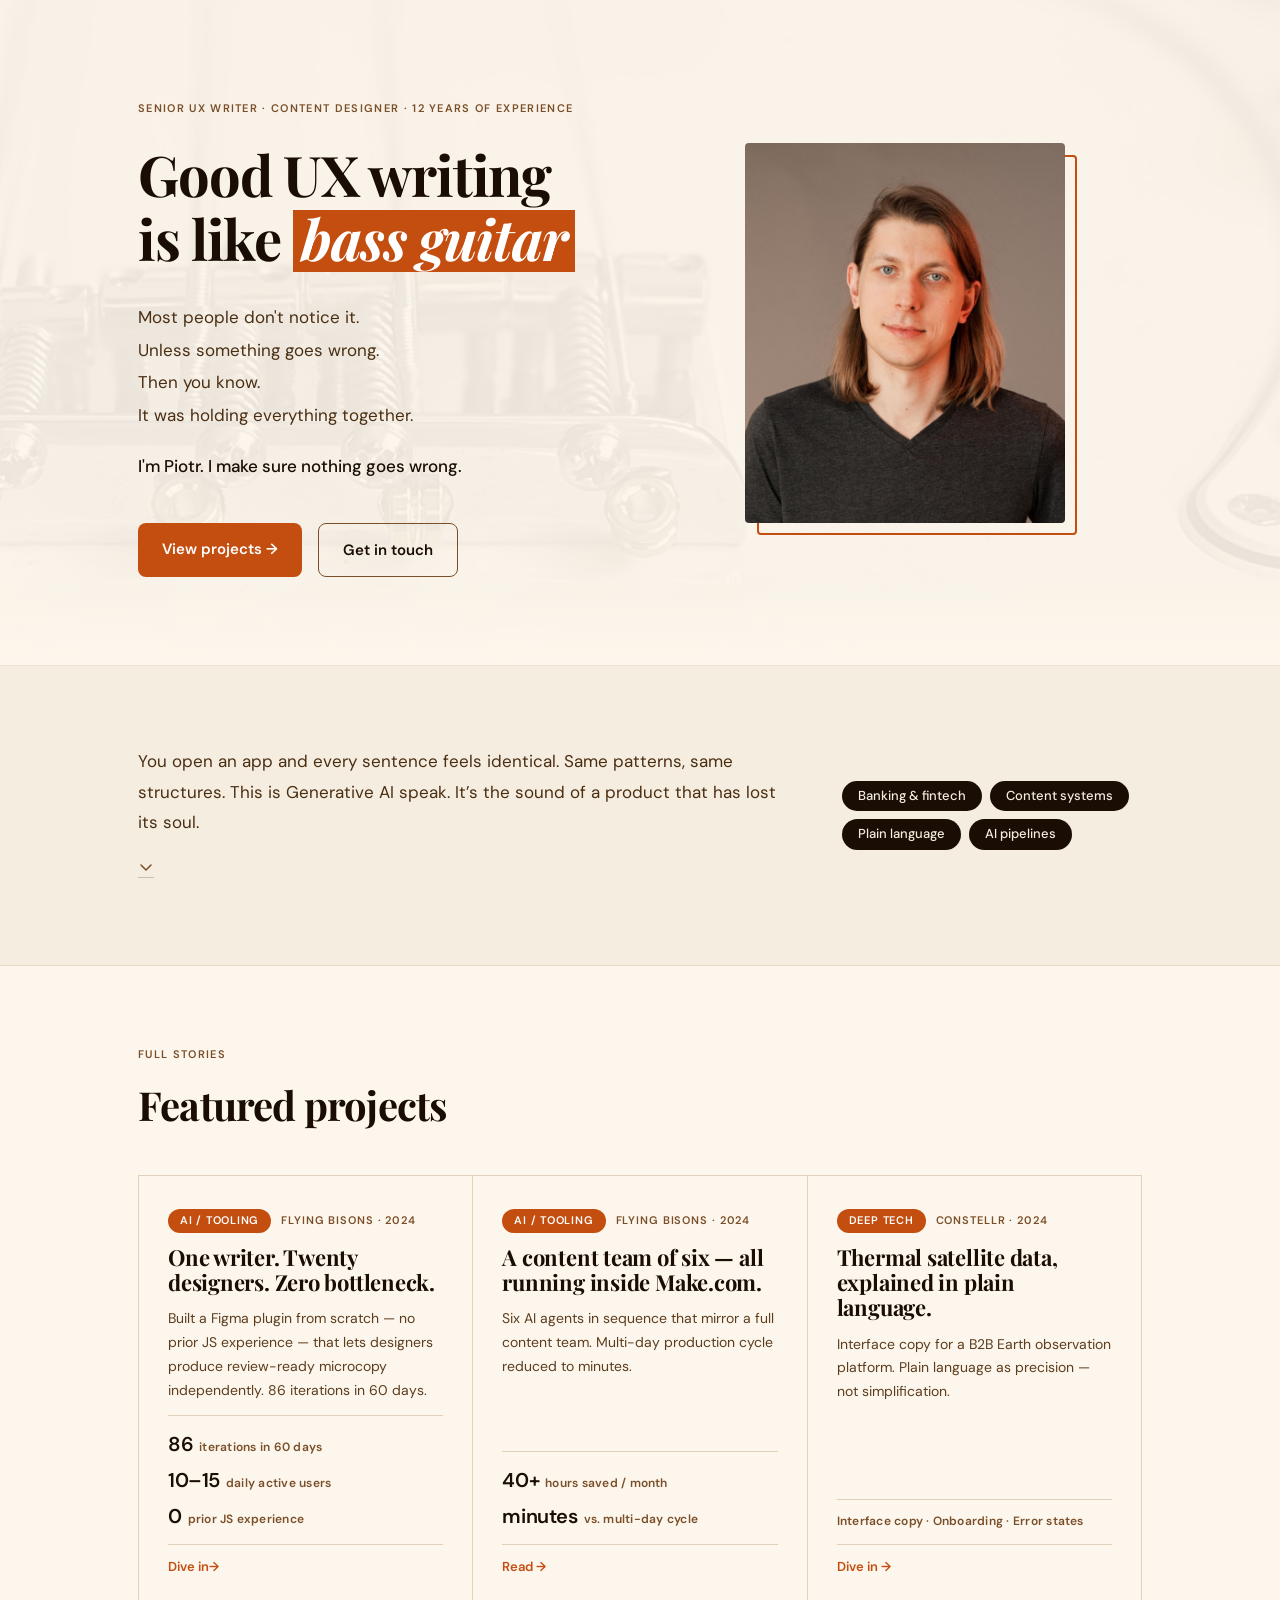
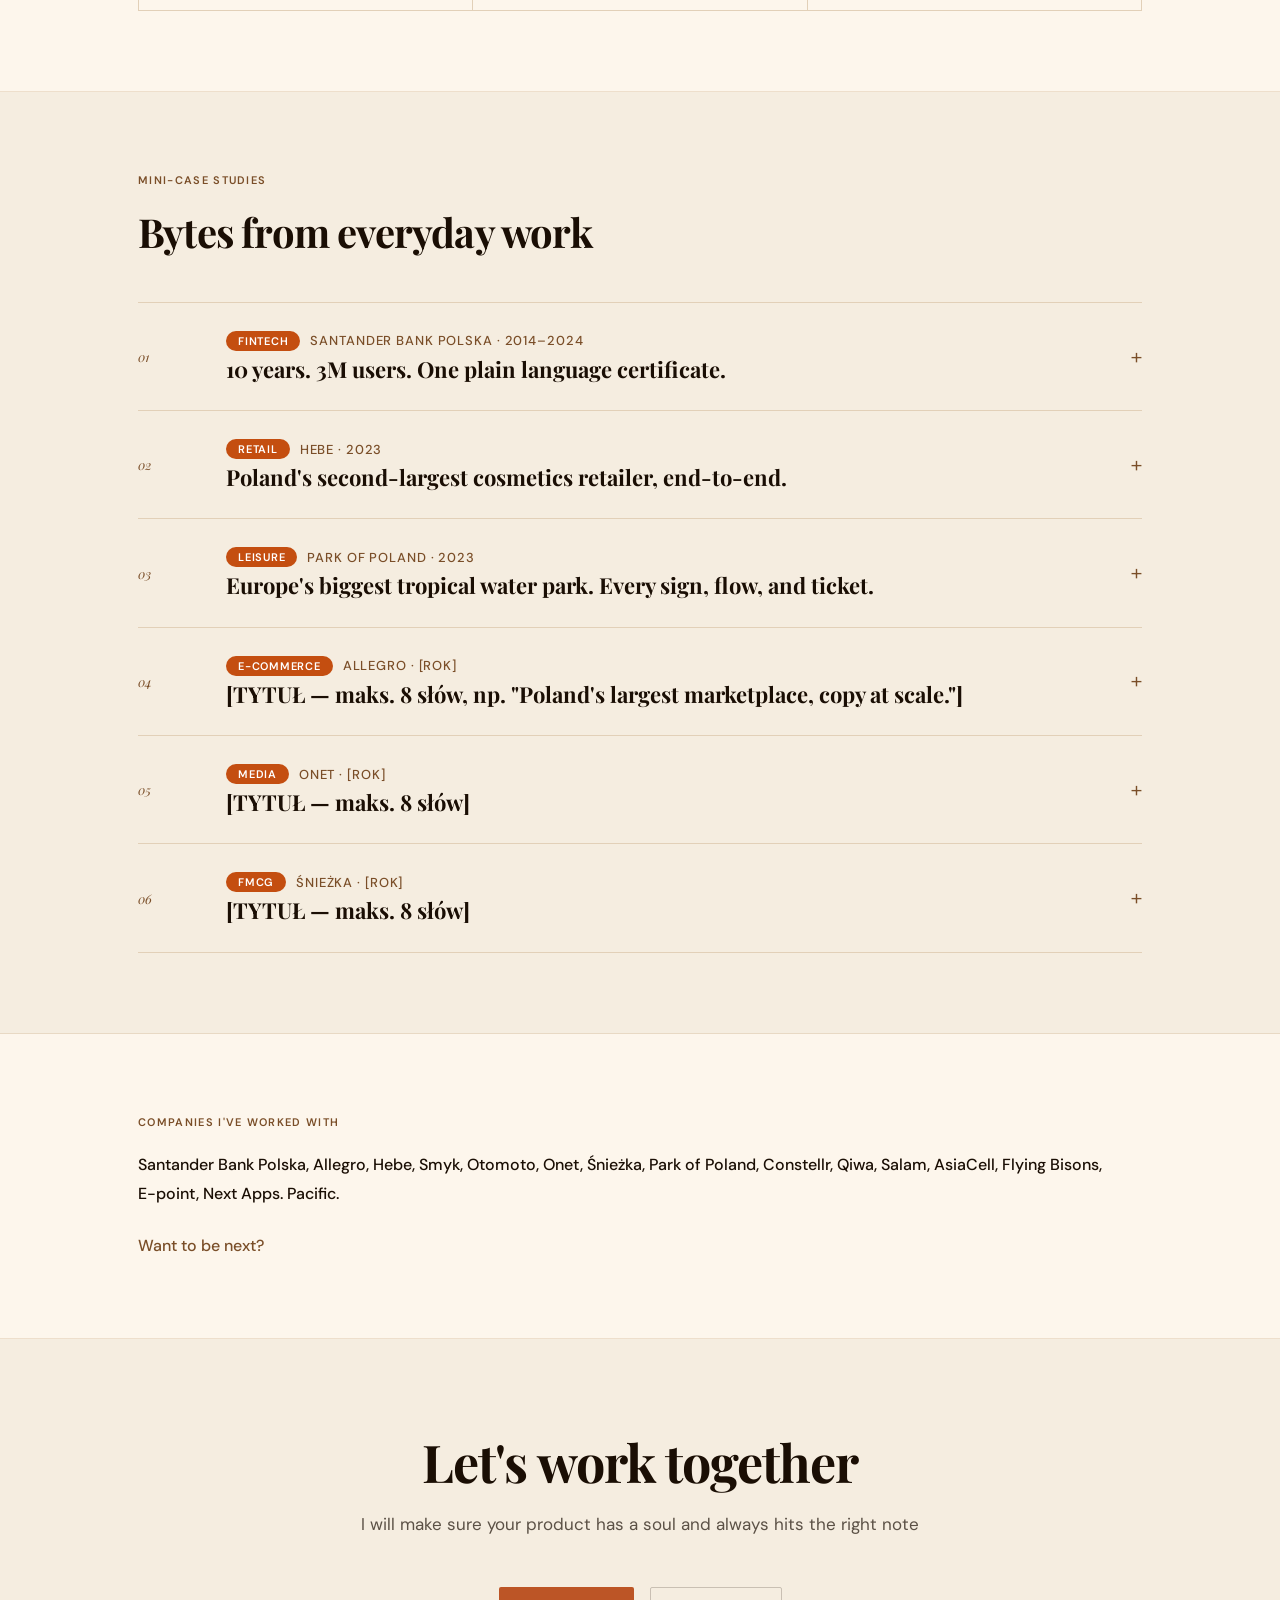
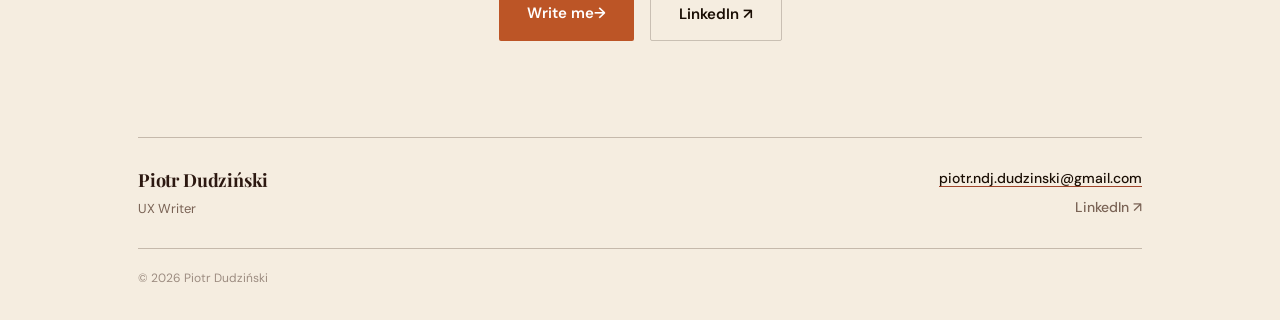
==== commit dbe77f0e: "removing top bar and adding butons on desktop" ====
--- a/index.html
+++ b/index.html
@@ -12,7 +12,7 @@
   <!-- ZMIEŃ STATUS TUTAJ: available | soon | unavailable -->
   <script>var AVAILABILITY_STATUS = 'available';</script>
 
-  <link rel="stylesheet" href="style.css">
+  <link rel="stylesheet" href="style.css?v=20260507">
 </head>
 <body>
 
@@ -21,7 +21,6 @@
   <a href="index.html" class="nav-logo">Piotr Dudziński</a>
   <div class="nav-links">
     <a href="#contact">Contact</a>
-    <a href="cv-piotr-dudzinski.pdf" class="btn-cv" target="_blank" rel="noopener">Download CV →</a>
   </div>
 </nav>
 
@@ -48,10 +47,10 @@
         <p>It was holding everything together.</p>
         <p>I'm Piotr. I make sure nothing goes wrong.</p>
       </div>
-      <div class="hero-cta-mobile">
-    <a href="#work" class="btn-primary">View projects</a>
-    <a href="#contact" class="btn-secondary">Get in touch</a>
-  </div>
+      <div class="hero-cta">
+        <a href="#work" class="btn-primary">View projects →</a>
+        <a href="#contact" class="btn-secondary">Get in touch</a>
+      </div>
     </div>
     <div class="hero-right">
       <div class="hero-photo-wrap">
@@ -340,12 +339,19 @@
 <!-- === FOOTER === -->
 <footer>
   <div class="footer-inner">
-    <a href="mailto:piotr.ndj.dudzinski@gmail.com" class="footer-email">piotr.ndj.dudzinski@gmail.com</a>
-    <span class="footer-center">© 2026 Piotr Dudziński · UX Writer · Poznań, PL</span>
-    <div class="footer-right">
-      <a href="https://www.linkedin.com/in/uxw-piotr-dudzinski/" target="_blank" rel="noopener" class="footer-linkedin">LinkedIn ↗</a>
-      <a href="cv-piotr-dudzinski.pdf" target="_blank" rel="noopener" class="footer-cv">Download CV →</a>
-    </div>
+    <hr class="footer-rule">
+    <div class="footer-main">
+      <div class="footer-left">
+        <span class="footer-name">Piotr Dudziński</span>
+        <span class="footer-role">UX Writer</span>
+      </div>
+      <div class="footer-right">
+        <a href="mailto:piotr.ndj.dudzinski@gmail.com" class="footer-email">piotr.ndj.dudzinski@gmail.com</a>
+        <a href="https://www.linkedin.com/in/uxw-piotr-dudzinski/" target="_blank" rel="noopener" class="footer-linkedin">LinkedIn ↗</a>
+      </div>
+    </div>
+    <hr class="footer-rule">
+    <p class="footer-copy">© 2026 Piotr Dudziński</p>
   </div>
 </footer>
 
@@ -361,7 +367,7 @@
   }
 </script>
 
-<script src="content/parser.js"></script>
-<script src="content/loader.js"></script>
+<script src="content/parser.js?v=20260507"></script>
+<script src="content/loader.js?v=20260507"></script>
 </body>
 </html>
--- a/style.css
+++ b/style.css
@@ -31,16 +31,7 @@
 
     /* === NAV === */
     nav {
-      position: sticky;
-      top: 0;
-      z-index: 100;
-      background: var(--bg-alt);
-      border-bottom: 1px solid rgba(201,168,130,0.3);
-      display: flex;
-      justify-content: space-between;
-      align-items: center;
-      padding: 0 48px;
-      height: 64px;
+      display: none;
     }
     .nav-logo {
       font-family: var(--serif);
@@ -80,36 +71,6 @@
       width: 100%;
     }
     .nav-links a.active { border-bottom: 2px solid var(--accent); color: var(--ink); }
-    .btn-cv {
-      font-size: 14px;
-      font-weight: 400;
-      color: #5c3d1e;
-      border: none;
-      background: transparent;
-      padding: 0;
-      text-decoration: none;
-      position: relative;
-      transition: color 0.15s;
-    }
-    .btn-cv::after {
-      content: '';
-      position: absolute;
-      bottom: -2px;
-      left: 0;
-      width: 0;
-      height: 1.5px;
-      background: #c44e10;
-      transition: width 0.2s ease;
-    }
-    .btn-cv:hover {
-      color: #c44e10;
-      font-weight: 600;
-      background: transparent;
-    }
-    .btn-cv:hover::after {
-      width: 100%;
-    }
-
     /* === AVAILABILITY BADGE === */
     .avail-badge {
       display: inline-flex;
@@ -698,57 +659,91 @@
     /* === FOOTER === */
     footer {
       background: var(--bg-alt);
-      border-top: 1.5px solid var(--border);
     }
     .footer-inner {
       max-width: 1100px;
       margin: 0 auto;
-      padding: 28px 48px;
-      display: grid;
-      grid-template-columns: 1fr auto 1fr;
-      align-items: center;
-      gap: 24px;
+      padding: 0 48px 32px;
+    }
+    .footer-rule {
+      border: none;
+      border-top: 0.5px solid #C5B9AB;
+      margin: 0;
+    }
+    .footer-main {
+      display: flex;
+      justify-content: space-between;
+      align-items: center;
+      padding: 28px 0;
+    }
+    .footer-left {
+      display: flex;
+      flex-direction: column;
+      gap: 4px;
+    }
+    .footer-name {
+      font-family: var(--serif);
+      font-size: 18px;
+      font-weight: 700;
+      color: #2C1810;
+      letter-spacing: -0.01em;
+    }
+    .footer-role {
+      font-size: 13px;
+      color: #7A6355;
+    }
+    .footer-right {
+      display: flex;
+      flex-direction: column;
+      align-items: flex-end;
+      gap: 6px;
     }
     .footer-email {
-      font-size: 13px;
+      font-size: 14px;
       font-weight: 500;
-      color: var(--ink-soft);
+      color: var(--ink);
+      text-decoration: underline;
+      text-decoration-color: #A0442A;
+      text-underline-offset: 3px;
       transition: color 0.15s;
     }
-    .footer-email:hover { color: var(--ink); }
-    .footer-center {
+    .footer-email:hover { color: #A0442A; }
+    .footer-linkedin {
+      font-size: 14px;
+      font-weight: 500;
+      color: #7A6355;
+      transition: color 0.15s;
+    }
+    .footer-linkedin:hover { color: var(--ink); }
+    .footer-copy {
       font-size: 12px;
-      color: var(--ink-muted);
+      color: #9C8C80;
+      padding-top: 20px;
+    }
+
+    .hero-cta {
+      display: flex;
+      flex-direction: row;
+      gap: 16px;
+      margin-top: 32px;
+    }
+    .hero-cta a {
+      padding: 14px 24px;
+      border-radius: 8px;
+      font-family: var(--sans);
+      font-size: 15px;
+      font-weight: 600;
       text-align: center;
-      white-space: nowrap;
-    }
-    .footer-right {
-      display: flex;
-      gap: 20px;
-      justify-content: flex-end;
-      align-items: center;
-    }
-    .footer-linkedin {
-      font-size: 13px;
-      font-weight: 500;
-      color: var(--ink-soft);
-      transition: color 0.15s;
-    }
-    .footer-linkedin:hover { color: var(--ink); }
-    .footer-cv {
-      font-size: 13px;
-      font-weight: 600;
-      color: var(--accent);
-      border: 1.5px solid var(--accent);
-      padding: 5px 14px;
-      border-radius: 2px;
-      transition: background 0.15s, color 0.15s;
-    }
-    .footer-cv:hover { background: var(--accent); color: #fff; }
-
-    .hero-cta-mobile {
-  display: none;
-}
+      text-decoration: none;
+    }
+    .btn-primary {
+      background: var(--accent);
+      color: #fff;
+    }
+    .btn-secondary {
+      border: 1px solid var(--ink-muted);
+      color: var(--ink);
+    }
 
     /* === TOOL TAGS === */
     .tag {
@@ -771,7 +766,6 @@
       nav { height: auto; padding: 16px 24px; flex-wrap: wrap; gap: 12px; }
       .nav-logo { font-size: 16px; }
       .nav-links { flex-wrap: wrap; gap: 16px; width: 100%; }
-      .btn-cv { font-size: 12px; padding: 5px 12px; }
       .avail-badge { font-size: 11px; padding: 3px 10px; }
       .hero-inner { grid-template-columns: 1fr; gap: 40px; padding: 20px 24px 24px; }
       .hero-right { order: -1; }
@@ -809,50 +803,24 @@
       .contact-sub { font-size: 15px; }
       .contact-btns { flex-direction: column; align-items: center; }
       .btn-email, .btn-linkedin { width: 100%; max-width: 320px; text-align: center; }
-      .footer-inner { grid-template-columns: 1fr; gap: 16px; padding: 24px; }
-      .footer-center { text-align: left; }
-      .footer-right { justify-content: flex-start; }
-
-      /* Ukryte na desktopie */
-  nav, header { display: none !important; }
-  .hero-cta-mobile {
-    display: flex;
+      .footer-inner { padding: 0 24px 24px; }
+      .footer-main { flex-direction: column; align-items: flex-start; gap: 20px; }
+      .footer-right { align-items: flex-start; }
+
+  .hero-cta {
     flex-direction: column;
-    gap: 12px;
-    margin-top: 32px;
     width: 100%;
-  }
-
-  .hero-cta-mobile a {
+    margin-top: 8px;
+    margin-bottom: 12px;
+    text-align: center;
+  }
+
+  .hero-cta a {
     padding: 16px;
-    border-radius: 8px;
-    font-family: var(--sans);
-    font-weight: 600;
-    text-align: center;
-    text-decoration: none;
-  }
-
-  .btn-primary {
-    background: var(--accent); /* Ten pomarańczowy/brązowy z gitary */
-    color: white !important;
-  }
-
-  .btn-secondary {
-    border: 1px solid var(--ink-muted);
-    color: var(--ink);
-  }
-
-  /* 1. Zmniejszamy margines pod tekstem (wcześniej było 16px/28px) */
+  }
+
 .hero-tagline {
   margin-bottom: 8px !important;
 }
-
-/* 2. Zmniejszamy odstęp nad kontenerem przycisków */
-.hero-cta-mobile {
-  margin-top: 8px !important;
-  gap: 12px; /* Odstęp między samymi przyciskami (pionowy) */
-  margin-bottom: 12px !important;
-  text-align: center;
-}
-}
-
+}
+
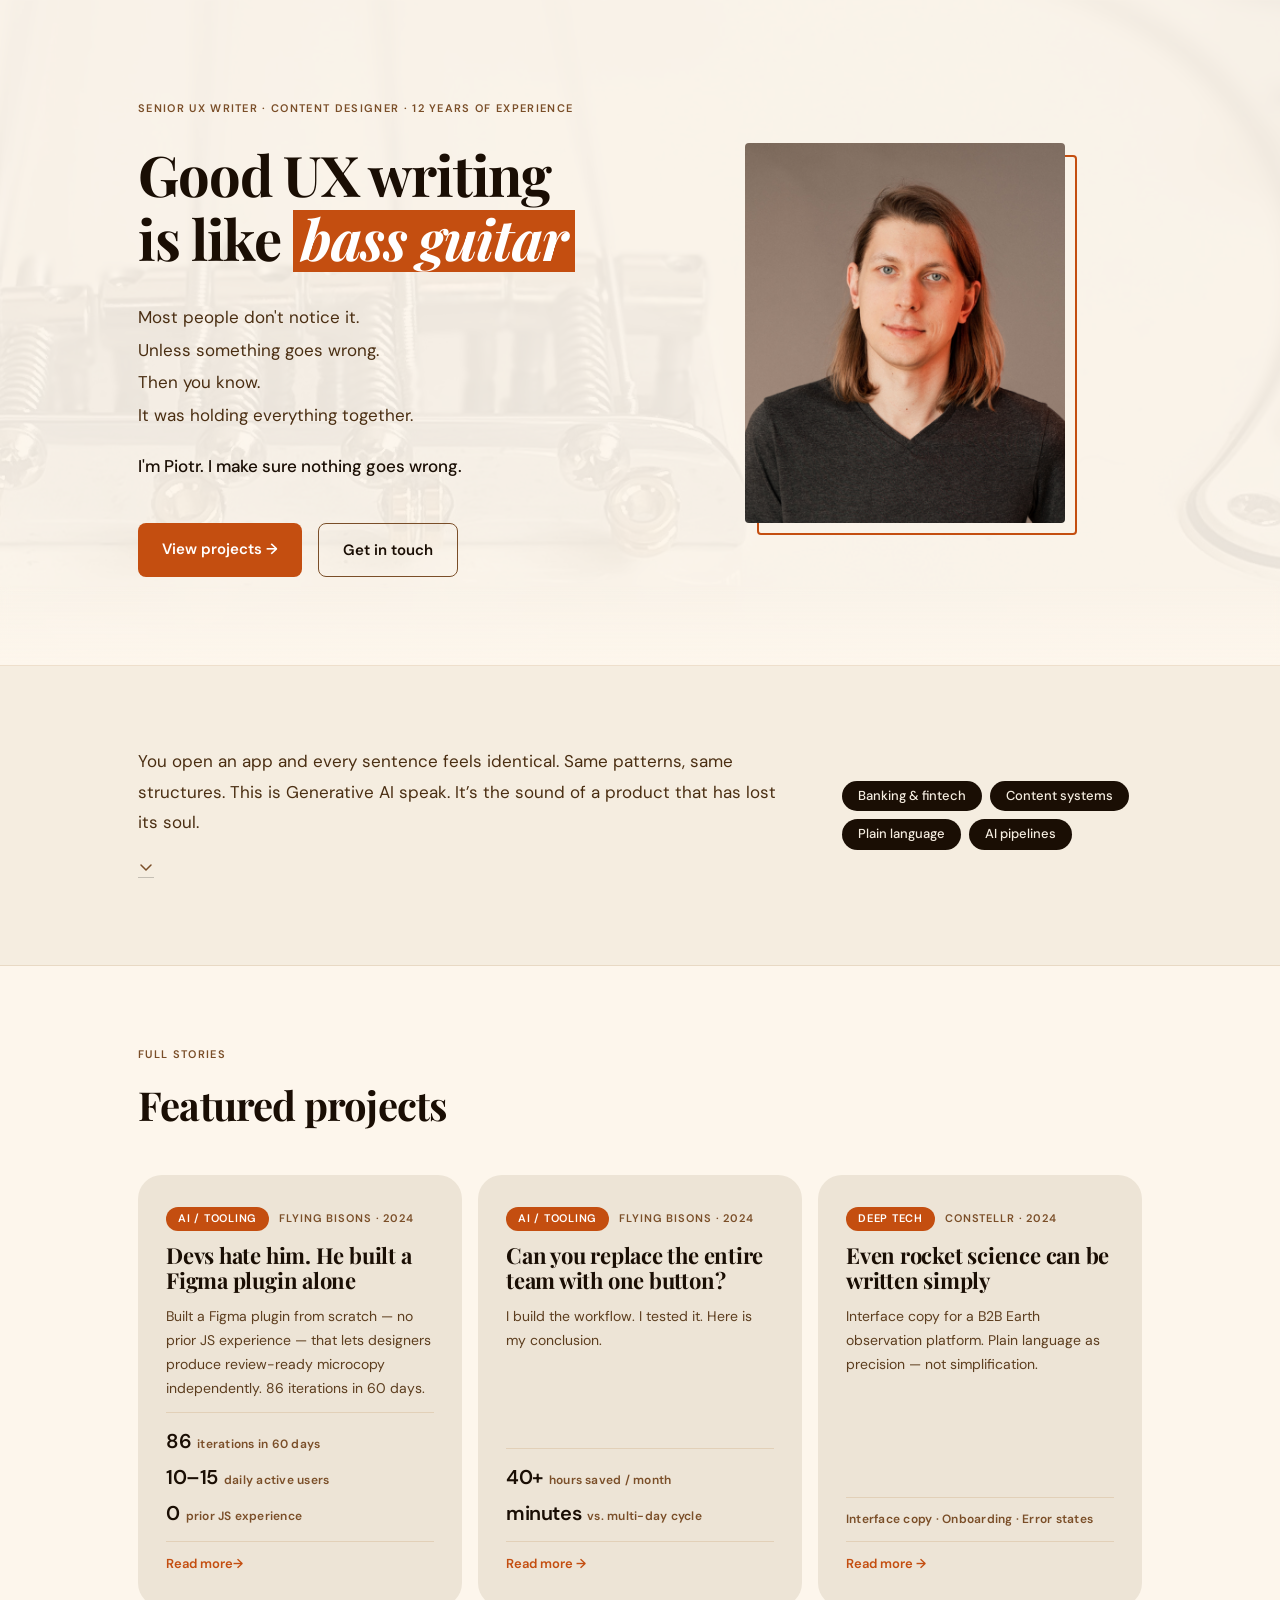
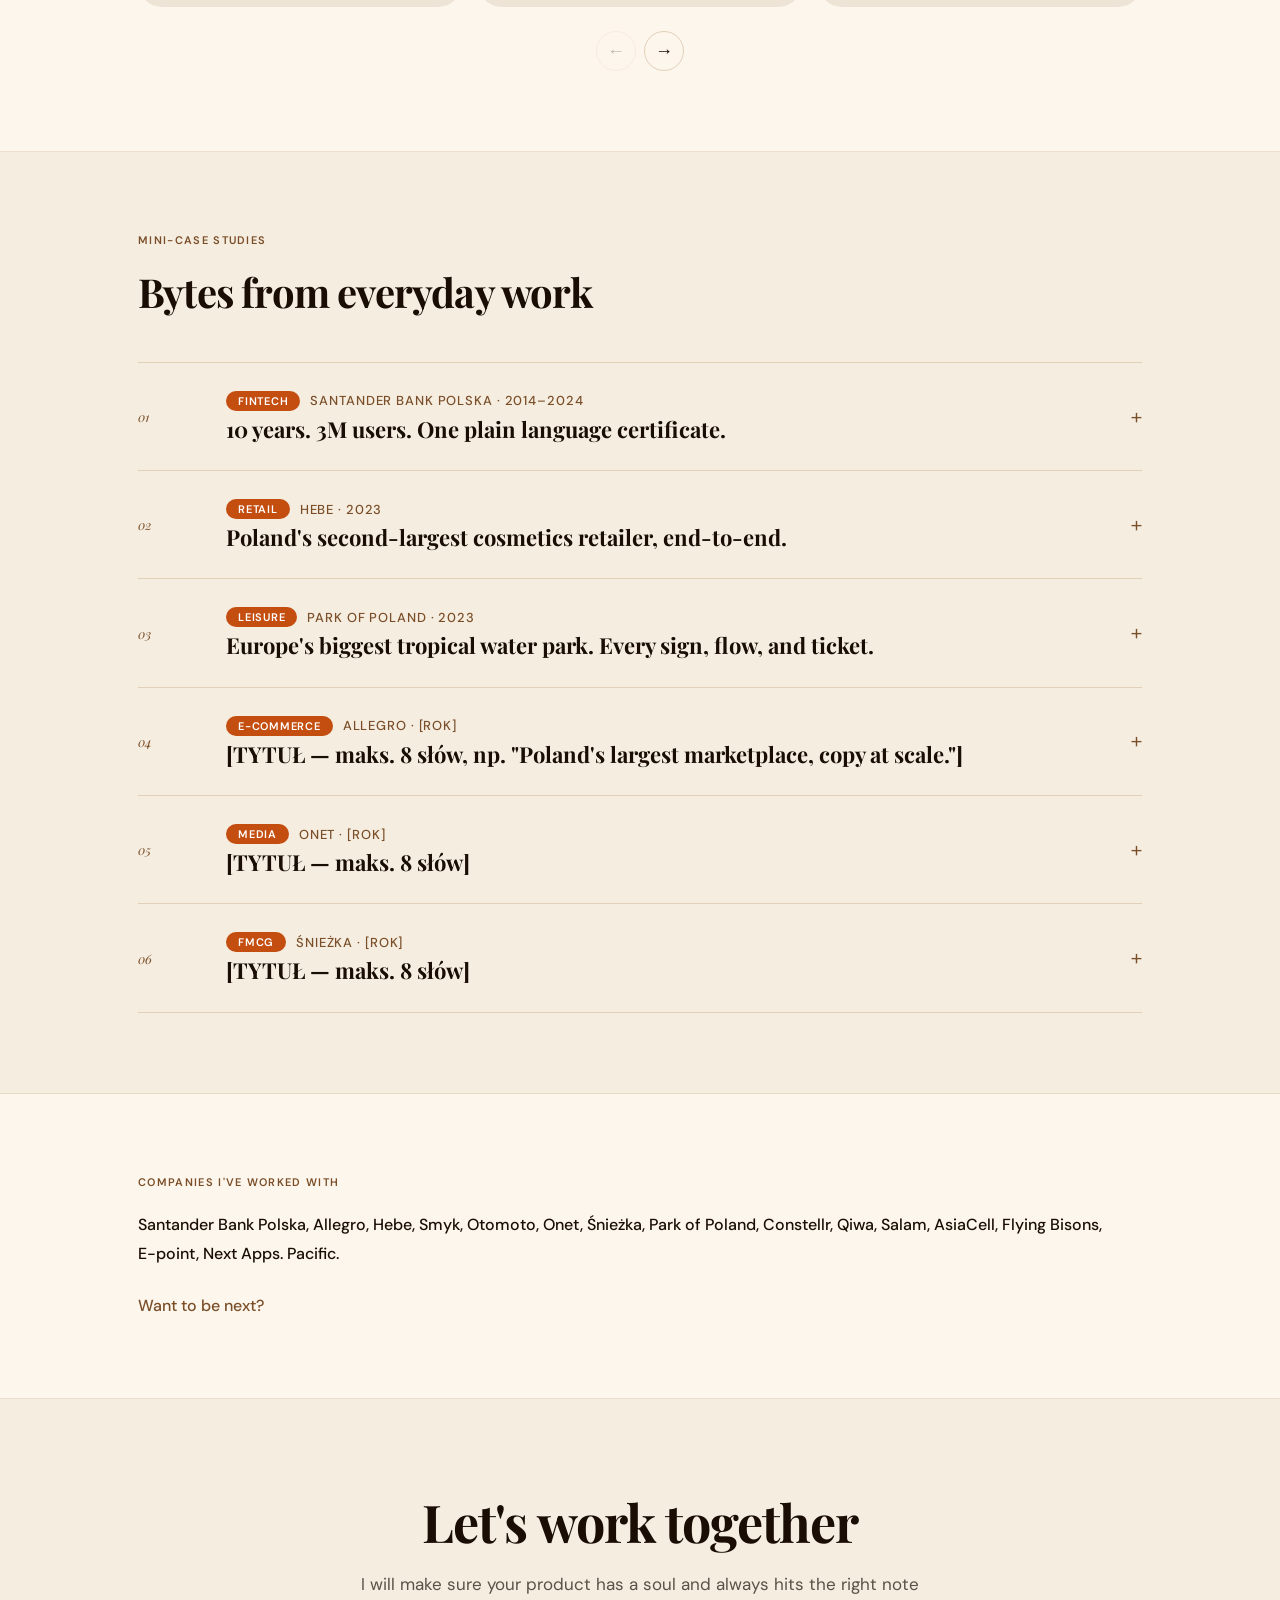
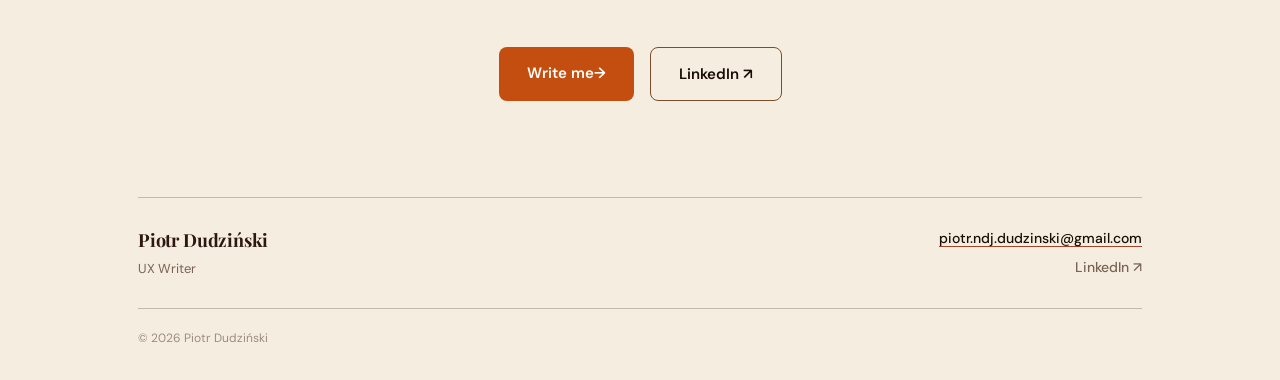
==== commit b1de7428: "zbiorcze zmiany na stronie" ====
--- a/index.html
+++ b/index.html
@@ -109,47 +109,67 @@
     <p class="eyebrow">Full stories</p>
     <h2 class="section-title">Featured projects</h2>
 
-    <div class="work-grid">
-
-      <a href="case-study-figma.html" class="work-card">
-        <div class="work-card-meta"><span class="tag-l1">AI / Tooling</span><span class="work-card-meta-text">Flying Bisons · 2024</span></div>
-        <div class="work-card-title">One writer. Twenty designers. Zero bottleneck.</div>
-        <div class="work-card-desc">Built a Figma plugin from scratch — no prior JS experience — that lets designers produce review-ready microcopy independently. 86 iterations in 60 days.</div>
-        <div class="work-divider"></div>
-        <div class="work-card-stats">
-          <div class="work-card-stat"><span>86</span>iterations in 60 days</div>
-          <div class="work-card-stat"><span>10–15</span>daily active users</div>
-          <div class="work-card-stat"><span>0</span>prior JS experience</div>
-        </div>
-        <div class="work-divider"></div>
-        <div class="work-card-cta">Dive in→</div>
-      </a>
-
-      <a href="case-study-ai.html" class="work-card">
-        <div class="work-card-meta"><span class="tag-l1">AI / Tooling</span><span class="work-card-meta-text">Flying Bisons · 2024</span></div>
-        <div class="work-card-title">A content team of six — all running inside Make.com.</div>
-        <div class="work-card-desc">Six AI agents in sequence that mirror a full content team. Multi-day production cycle reduced to minutes.</div>
-        <div class="work-divider"></div>
-        <div class="work-card-stats">
-          <div class="work-card-stat"><span>40+</span>hours saved / month</div>
-          <div class="work-card-stat"><span>minutes</span>vs. multi-day cycle</div>
-        </div>
-        <div class="work-divider"></div>
-        <div class="work-card-cta">Read →</div>
-      </a>
-
-      <a href="case-study-constellr.html" class="work-card">
-        <div class="work-card-meta"><span class="tag-l1">Deep Tech</span><span class="work-card-meta-text">Constellr · 2024</span></div>
-        <div class="work-card-title">Thermal satellite data, explained in plain language.</div>
-        <div class="work-card-desc">Interface copy for a B2B Earth observation platform. Plain language as precision — not simplification.</div>
-        <div class="work-divider"></div>
-        <div class="work-card-stats">
-          <div class="work-card-stat">Interface copy · Onboarding · Error states</div>
-        </div>
-        <div class="work-divider"></div>
-        <div class="work-card-cta">Dive in →</div>
-      </a>
-
+    <div class="work-carousel-viewport">
+      <div class="work-grid" id="work-track">
+
+        <a href="case-study-figma.html" class="work-card">
+          <div class="work-card-meta"><span class="tag-l1">AI / Tooling</span><span class="work-card-meta-text">Flying Bisons · 2024</span></div>
+          <div class="work-card-title">Devs hate him. He built a Figma plugin alone</div>
+          <div class="work-card-desc">Built a Figma plugin from scratch — no prior JS experience — that lets designers produce review-ready microcopy independently. 86 iterations in 60 days.</div>
+          <div class="work-divider"></div>
+          <div class="work-card-stats">
+            <div class="work-card-stat"><span>86</span>iterations in 60 days</div>
+            <div class="work-card-stat"><span>10–15</span>daily active users</div>
+            <div class="work-card-stat"><span>0</span>prior JS experience</div>
+          </div>
+          <div class="work-divider"></div>
+          <div class="work-card-cta">Read more→</div>
+        </a>
+
+        <a href="case-study-ai.html" class="work-card">
+          <div class="work-card-meta"><span class="tag-l1">AI / Tooling</span><span class="work-card-meta-text">Flying Bisons · 2024</span></div>
+          <div class="work-card-title">Can you replace the entire team with one button?</div>
+          <div class="work-card-desc"> I build the workflow. I tested it. Here is my conclusion.</div>
+          <div class="work-divider"></div>
+          <div class="work-card-stats">
+            <div class="work-card-stat"><span>40+</span>hours saved / month</div>
+            <div class="work-card-stat"><span>minutes</span>vs. multi-day cycle</div>
+          </div>
+          <div class="work-divider"></div>
+          <div class="work-card-cta">Read more →</div>
+        </a>
+
+        <a href="case-study-constellr.html" class="work-card">
+          <div class="work-card-meta"><span class="tag-l1">Deep Tech</span><span class="work-card-meta-text">Constellr · 2024</span></div>
+          <div class="work-card-title">Even rocket science can be written simply</div>
+          <div class="work-card-desc">Interface copy for a B2B Earth observation platform. Plain language as precision — not simplification.</div>
+          <div class="work-divider"></div>
+          <div class="work-card-stats">
+            <div class="work-card-stat">Interface copy · Onboarding · Error states</div>
+          </div>
+          <div class="work-divider"></div>
+          <div class="work-card-cta">Read more →</div>
+        </a>
+
+        <a href="case-study-portfolio.html" class="work-card">
+          <div class="work-card-meta"><span class="tag-l1">Deep Tech</span><span class="work-card-meta-text">Personal project · 2025</span></div>
+          <div class="work-card-title">I built the house I live in</div>
+          <div class="work-card-desc">A UX writer who builds his own portfolio from scratch — no templates, no no-code tools. Just HTML, CSS, JavaScript, Git, Netlify, and Cloudflare.</div>
+          <div class="work-divider"></div>
+          <div class="work-card-stats">
+            <div class="work-card-stat"><span>1</span>solo owner (discovery → maintenance)</div>
+            <div class="work-card-stat"><span>0</span>templates used</div>
+            <div class="work-card-stat"><span>100%</span>decisions documented</div>
+          </div>
+          <div class="work-divider"></div>
+          <div class="work-card-cta">Read more →</div>
+        </a>
+
+      </div>
+    </div>
+    <div class="carousel-controls">
+      <button class="carousel-btn" id="carousel-prev" aria-label="Previous projects" disabled>←</button>
+      <button class="carousel-btn" id="carousel-next" aria-label="Next projects">→</button>
     </div>
   </div>
 </section>
@@ -369,5 +389,27 @@
 
 <script src="content/parser.js?v=20260507"></script>
 <script src="content/loader.js?v=20260507"></script>
+<script>
+(function () {
+  var track = document.getElementById('work-track');
+  var prev  = document.getElementById('carousel-prev');
+  var next  = document.getElementById('carousel-next');
+  if (!track || !prev || !next) return;
+
+  var current = 0;
+  var max = 1; // 4 cards − 3 visible = 1 step
+
+  function update() {
+    track.style.transform = current === 0 ? '' : 'translateX(-33.333%)';
+    prev.disabled = current === 0;
+    next.disabled = current === max;
+  }
+
+  prev.addEventListener('click', function () { if (current > 0)   { current--; update(); } });
+  next.addEventListener('click', function () { if (current < max) { current++; update(); } });
+
+  update();
+})();
+</script>
 </body>
 </html>
--- a/style.css
+++ b/style.css
@@ -362,25 +362,53 @@
       background: var(--bg);
       border-bottom: 1px solid rgba(201,168,130,0.3);
     }
+    .carousel-controls {
+      display: flex;
+      justify-content: center;
+      gap: 8px;
+      margin-top: 24px;
+    }
+    .carousel-btn {
+      width: 40px;
+      height: 40px;
+      border-radius: 50%;
+      border: 1.5px solid var(--border-light);
+      background: var(--bg);
+      color: var(--ink);
+      font-size: 18px;
+      line-height: 1;
+      cursor: pointer;
+      display: flex;
+      align-items: center;
+      justify-content: center;
+      transition: border-color 0.15s, opacity 0.15s;
+    }
+    .carousel-btn:hover:not(:disabled) { border-color: var(--ink-muted); }
+    .carousel-btn:disabled { opacity: 0.25; cursor: default; }
+    .work-carousel-viewport {
+      overflow: hidden;
+    }
     .work-grid {
-      display: grid;
-      grid-template-columns: repeat(3, 1fr);
-      gap: 1px;
-      background: var(--border-light);
-      border: 1px solid var(--border-light);
+      display: flex;
+      gap: 16px;
+      transition: transform 0.4s ease;
+      will-change: transform;
     }
     .work-card {
-      background: var(--bg);
+      flex: 0 0 calc((100% - 32px) / 3);
+      min-width: 0;
+      background: #ede4d6;
       padding: 32px 28px;
       display: flex;
       flex-direction: column;
       gap: 12px;
-      border: 1.5px solid transparent;
-      transition: border-color 0.2s;
+      border: none;
+      border-radius: 24px;
+      transition: background 0.2s;
       text-decoration: none;
       color: inherit;
     }
-    .work-card:hover { border-color: var(--accent); }
+    .work-card:hover { background: #ede0ce; }
     .work-card-meta-text {
       font-size: 11px;
       font-weight: 600;
@@ -625,14 +653,14 @@
     flex-wrap: wrap;
   }
 
-  /* Przycisk główny (Brązowy) */
   .btn-email {
     font-size: 15px;
     font-weight: 600;
     color: #fff;
-    background: #BC5526; /* Odcień terra cotta / brązu z grafiki */
+    background: var(--accent);
+    border: none;
     padding: 14px 28px;
-    border-radius: 2px;
+    border-radius: 8px;
     transition: opacity 0.15s;
     text-decoration: none;
   }
@@ -640,20 +668,19 @@
     opacity: 0.9;
   }
 
-  /* Przycisk wtórny (Obramowany) */
   .btn-linkedin {
     font-size: 15px;
     font-weight: 600;
     color: var(--ink);
-    border: 1.5px solid rgba(26, 14, 4, 0.2); /* Delikatne ciemne obramowanie */
+    background: transparent;
+    border: 1px solid var(--ink-muted);
     padding: 14px 28px;
-    border-radius: 2px;
+    border-radius: 8px;
     transition: all 0.15s;
     text-decoration: none;
   }
   .btn-linkedin:hover {
     border-color: var(--ink);
-    background: rgba(0,0,0,0.02);
   }
 
     /* === FOOTER === */
@@ -791,8 +818,10 @@
       .section-inner { padding: 56px 24px; }
       .bio-grid { grid-template-columns: 1fr; gap: 32px; }
       .bio-tags { flex-direction: row; flex-wrap: wrap; }
-      .work-grid { grid-template-columns: 1fr; }
-      .work-card { padding: 28px 20px; }
+      .carousel-controls { display: none; }
+      .work-carousel-viewport { overflow: visible; }
+      .work-grid { flex-direction: column; transform: none !important; transition: none; gap: 16px; }
+      .work-card { flex: none; padding: 28px 20px; }
       .section-title { font-size: 28px; margin-bottom: 32px; }
       .accordion-trigger { grid-template-columns: 40px 1fr auto; gap: 0 16px; padding: 20px 0; }
       .accordion-body { padding-left: 56px; }
@@ -824,3 +853,74 @@
 }
 }
 
+/* === TOC SIDEBAR === */
+.case-layout {
+  display: flex;
+  align-items: flex-start;
+  gap: 0;
+  position: relative;
+  max-width: 1000px;
+  margin: 0 auto;
+  padding: 0 48px;
+}
+.case-content { flex: 1; min-width: 0; }
+.toc-sidebar {
+  width: 190px;
+  flex-shrink: 0;
+  position: sticky;
+  top: 80px;
+  align-self: flex-start;
+  padding: 0 32px 0 0;
+}
+.toc-nav { display: flex; flex-direction: column; }
+.toc-item {
+  -webkit-appearance: none;
+  appearance: none;
+  background: none;
+  border: none;
+  outline: none;
+  -webkit-tap-highlight-color: transparent;
+  display: flex;
+  align-items: baseline;
+  gap: 10px;
+  padding: 9px 0;
+  cursor: pointer;
+  text-align: left;
+  font-family: inherit;
+  transition: opacity 0.15s;
+}
+.toc-item:active,
+.toc-item:focus,
+.toc-item:focus-visible {
+  background: none;
+  outline: none;
+  box-shadow: none;
+}
+.toc-num {
+  font-family: 'Courier New', monospace;
+  font-size: 10px;
+  letter-spacing: 0.02em;
+  color: #9B8B70;
+  flex-shrink: 0;
+  white-space: nowrap;
+  transition: color 0.2s;
+}
+.toc-label {
+  font-size: 12px;
+  font-weight: 400;
+  color: #9B8B70;
+  line-height: 1.35;
+  letter-spacing: 0.01em;
+  transition: color 0.2s, font-weight 0.15s;
+}
+.toc-item.active { background: none; }
+.toc-item.active .toc-num,
+.toc-item.active .toc-label { color: #2A2018; }
+.toc-item.active .toc-label { font-weight: 600; }
+.toc-item:hover .toc-num,
+.toc-item:hover .toc-label { color: #5C4E3A; }
+@media (max-width: 900px) {
+  .toc-sidebar { display: none; }
+  .case-layout { display: block; padding: 0 24px; }
+}
+
